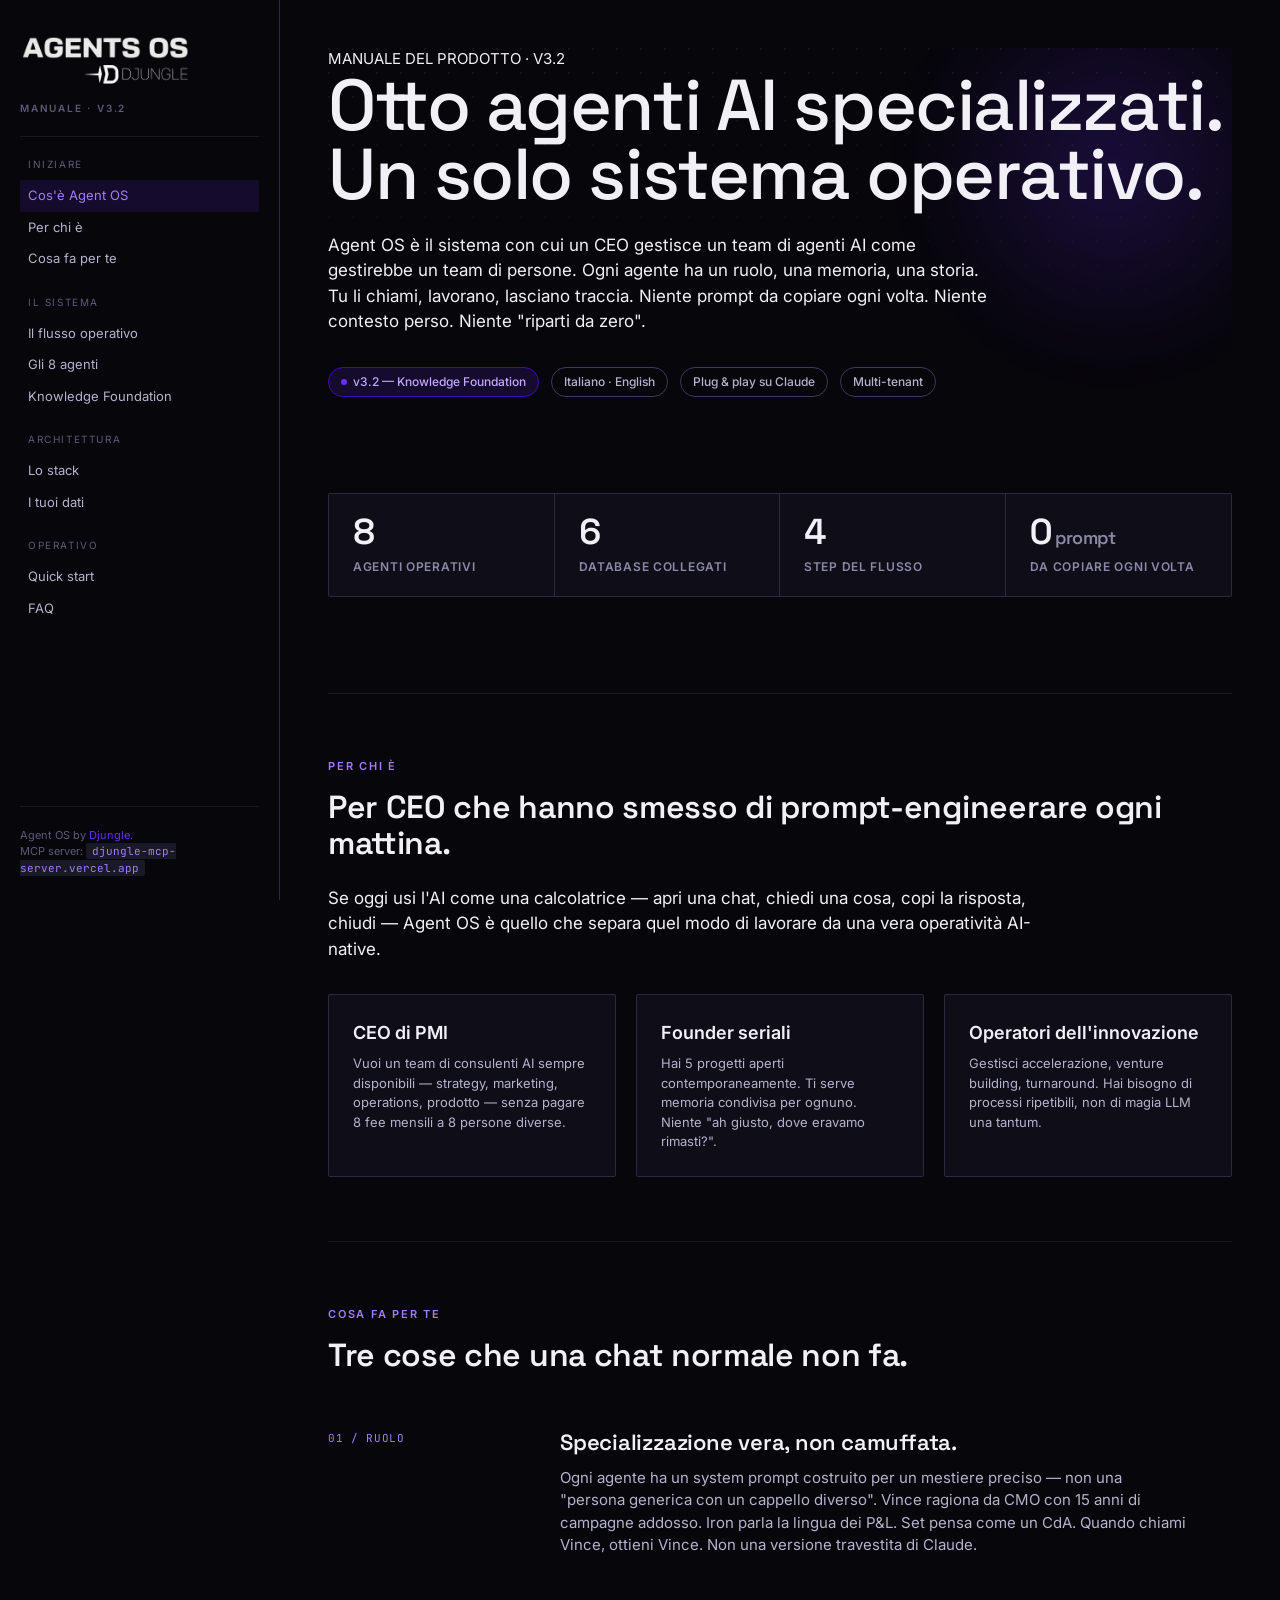
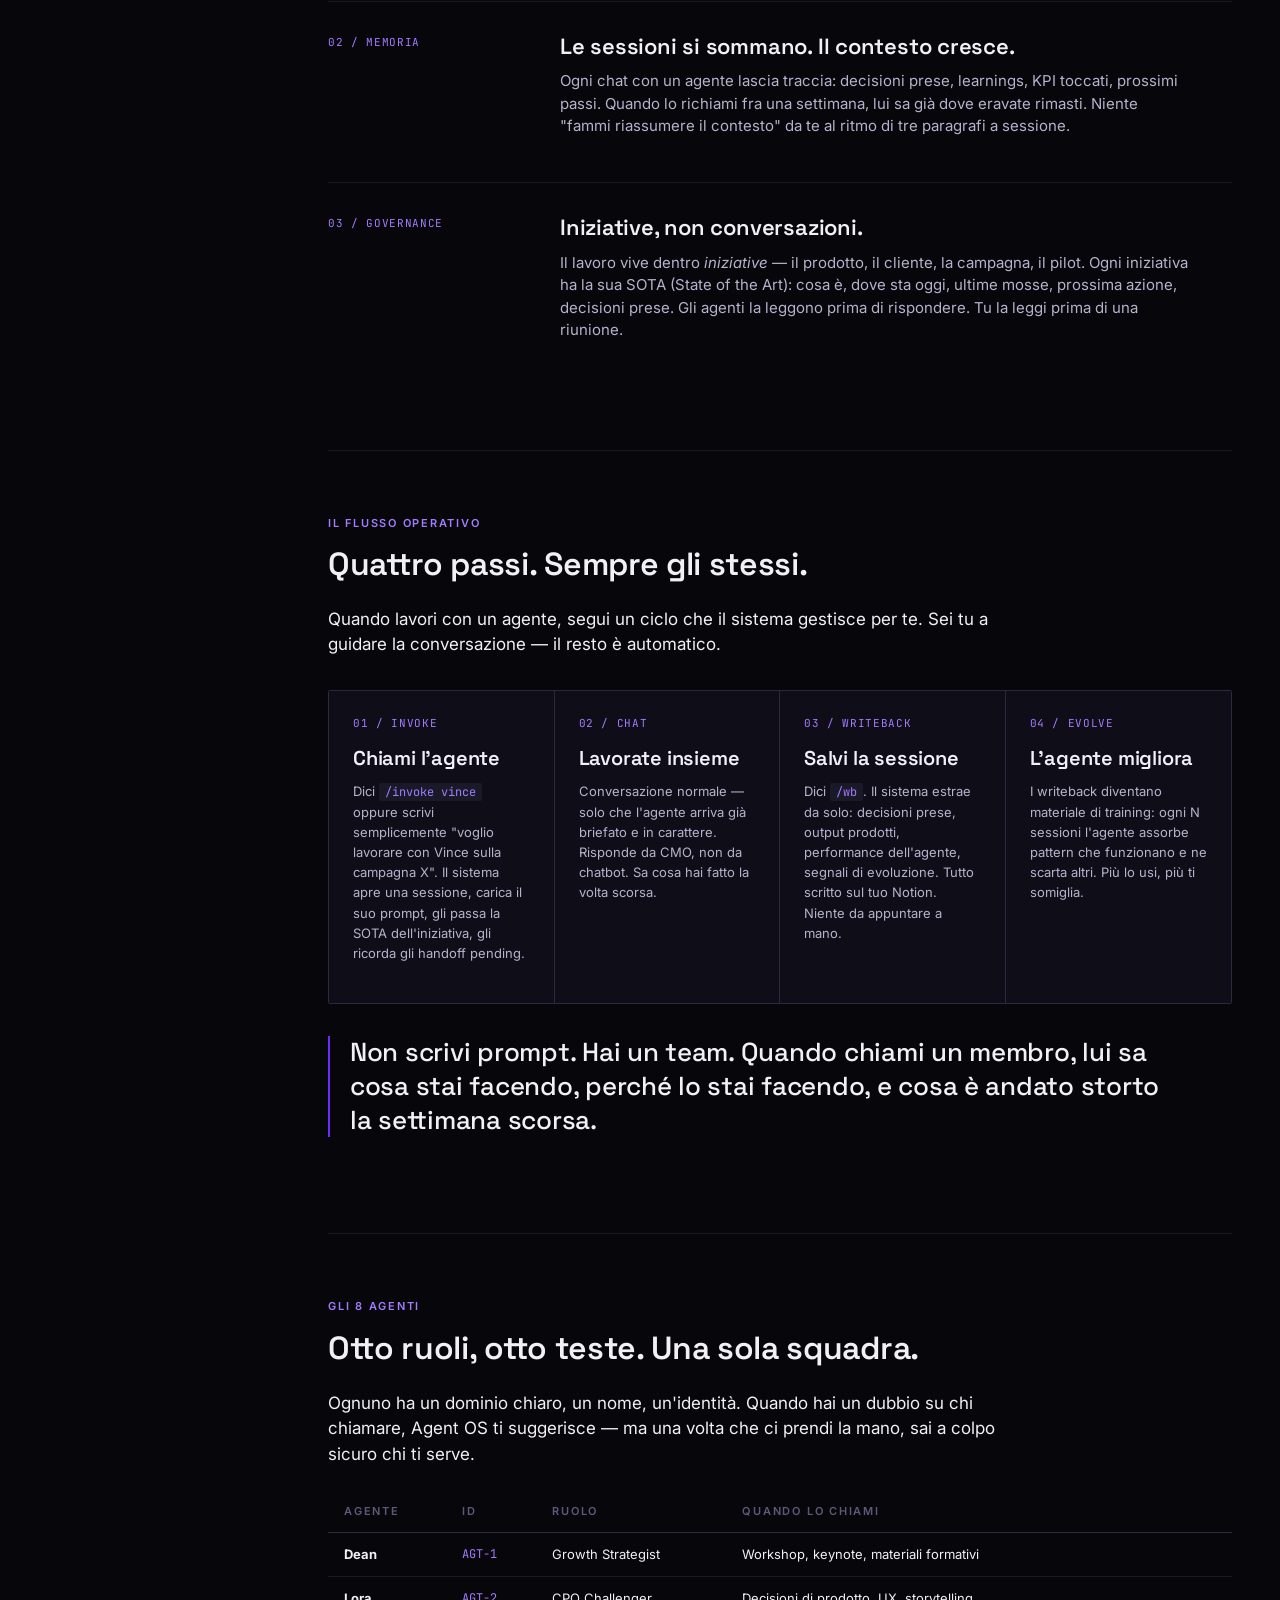
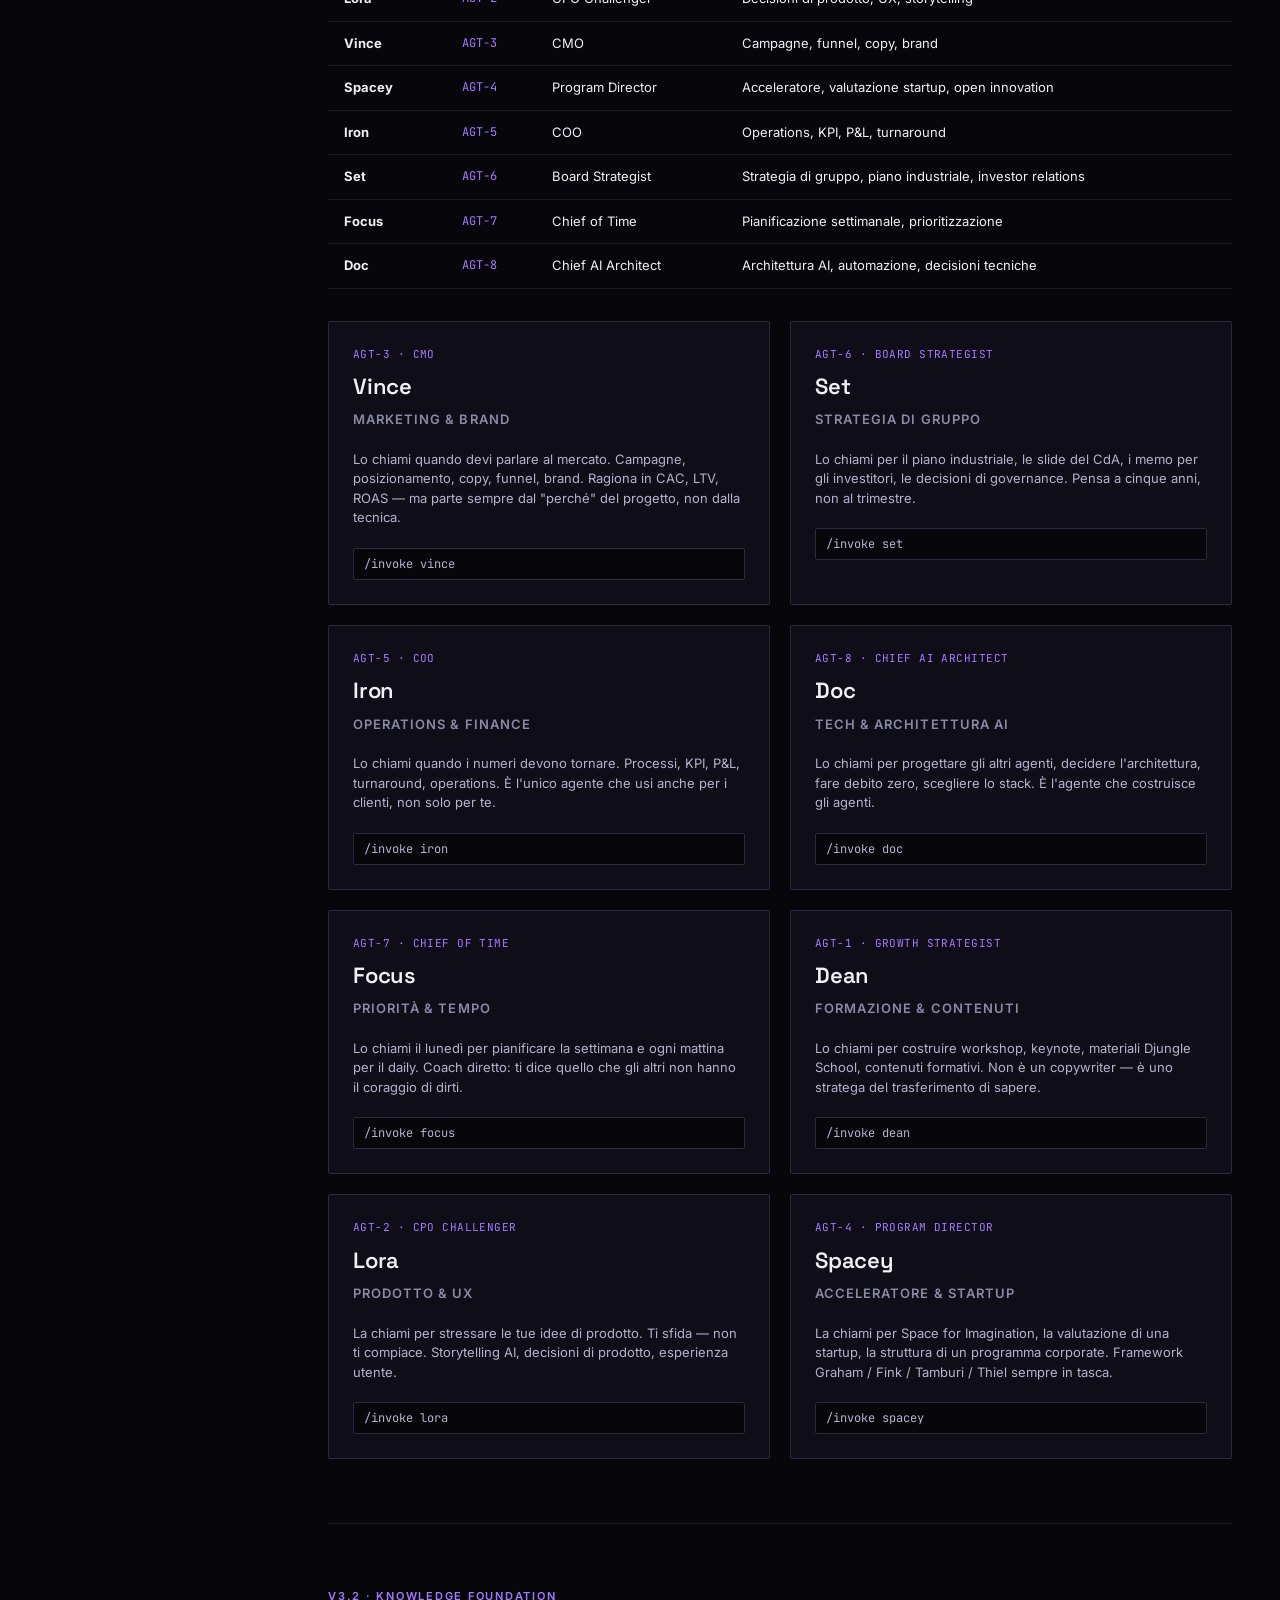
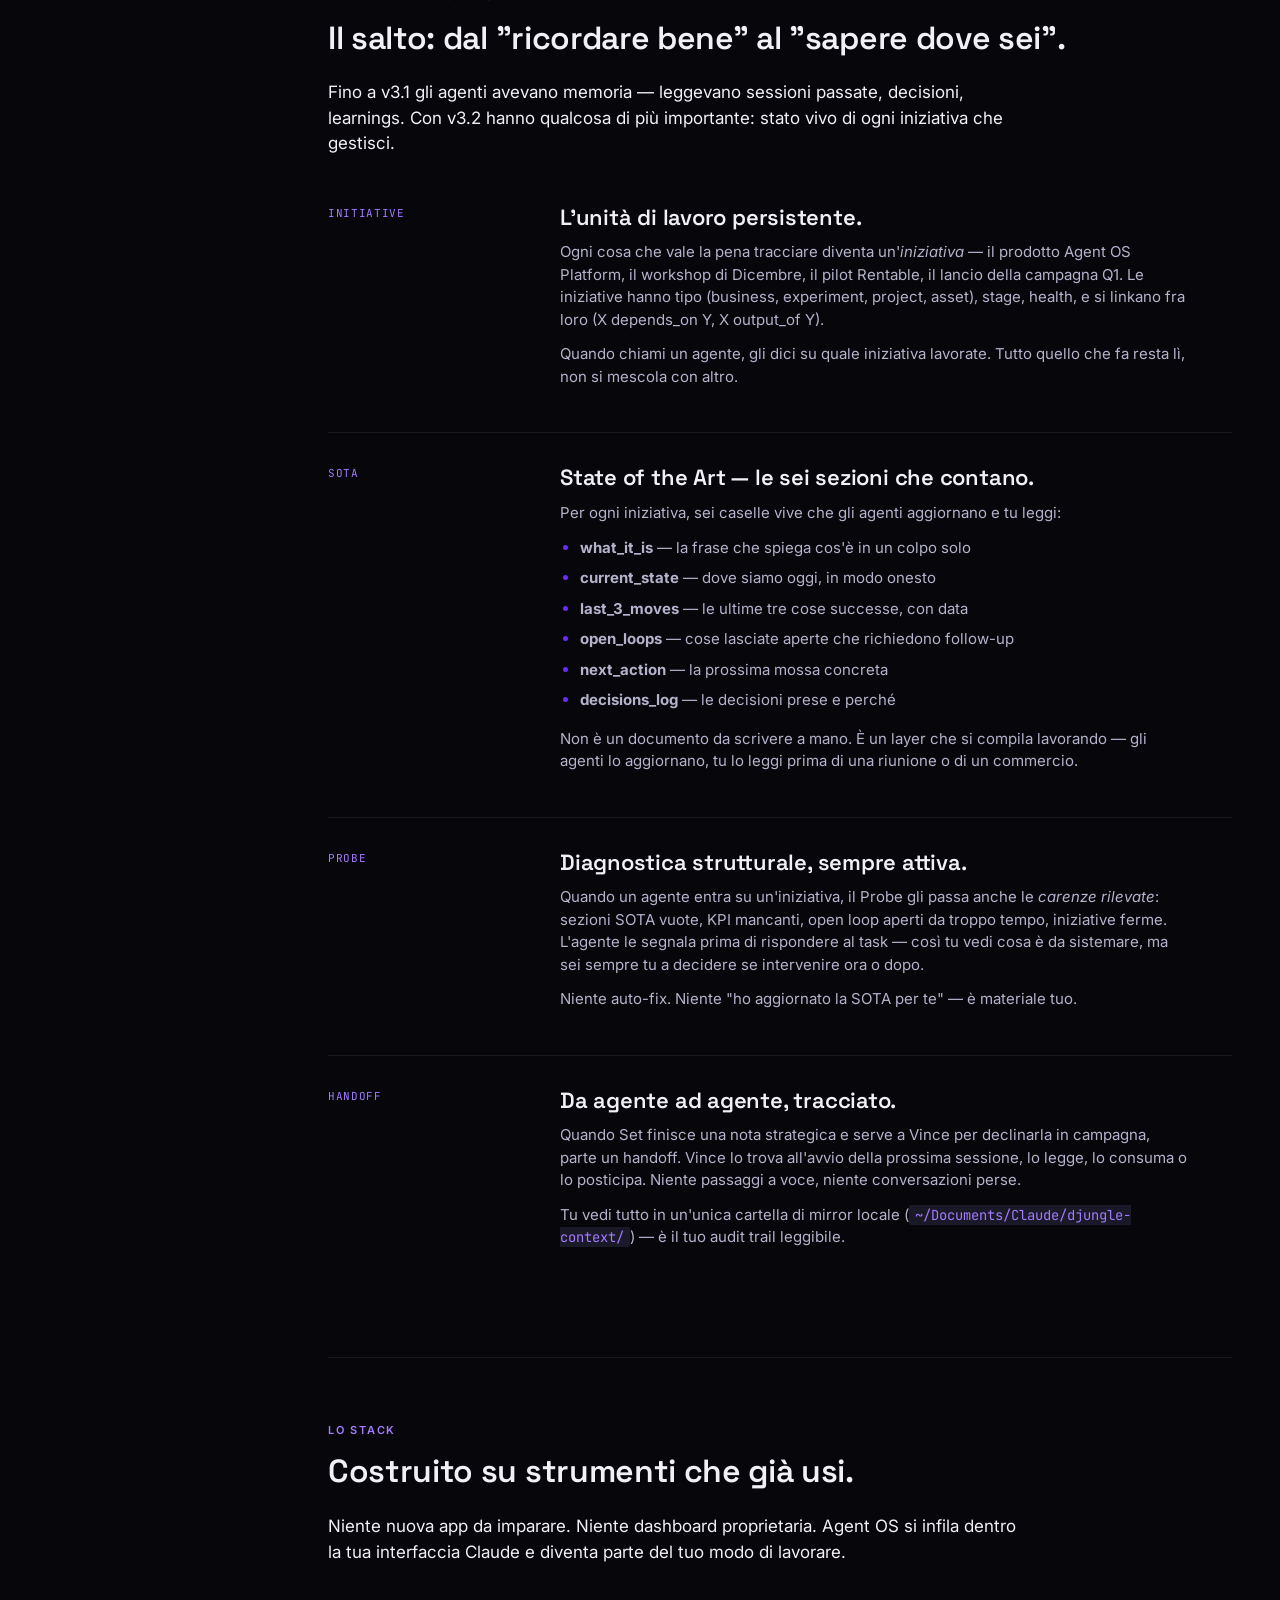
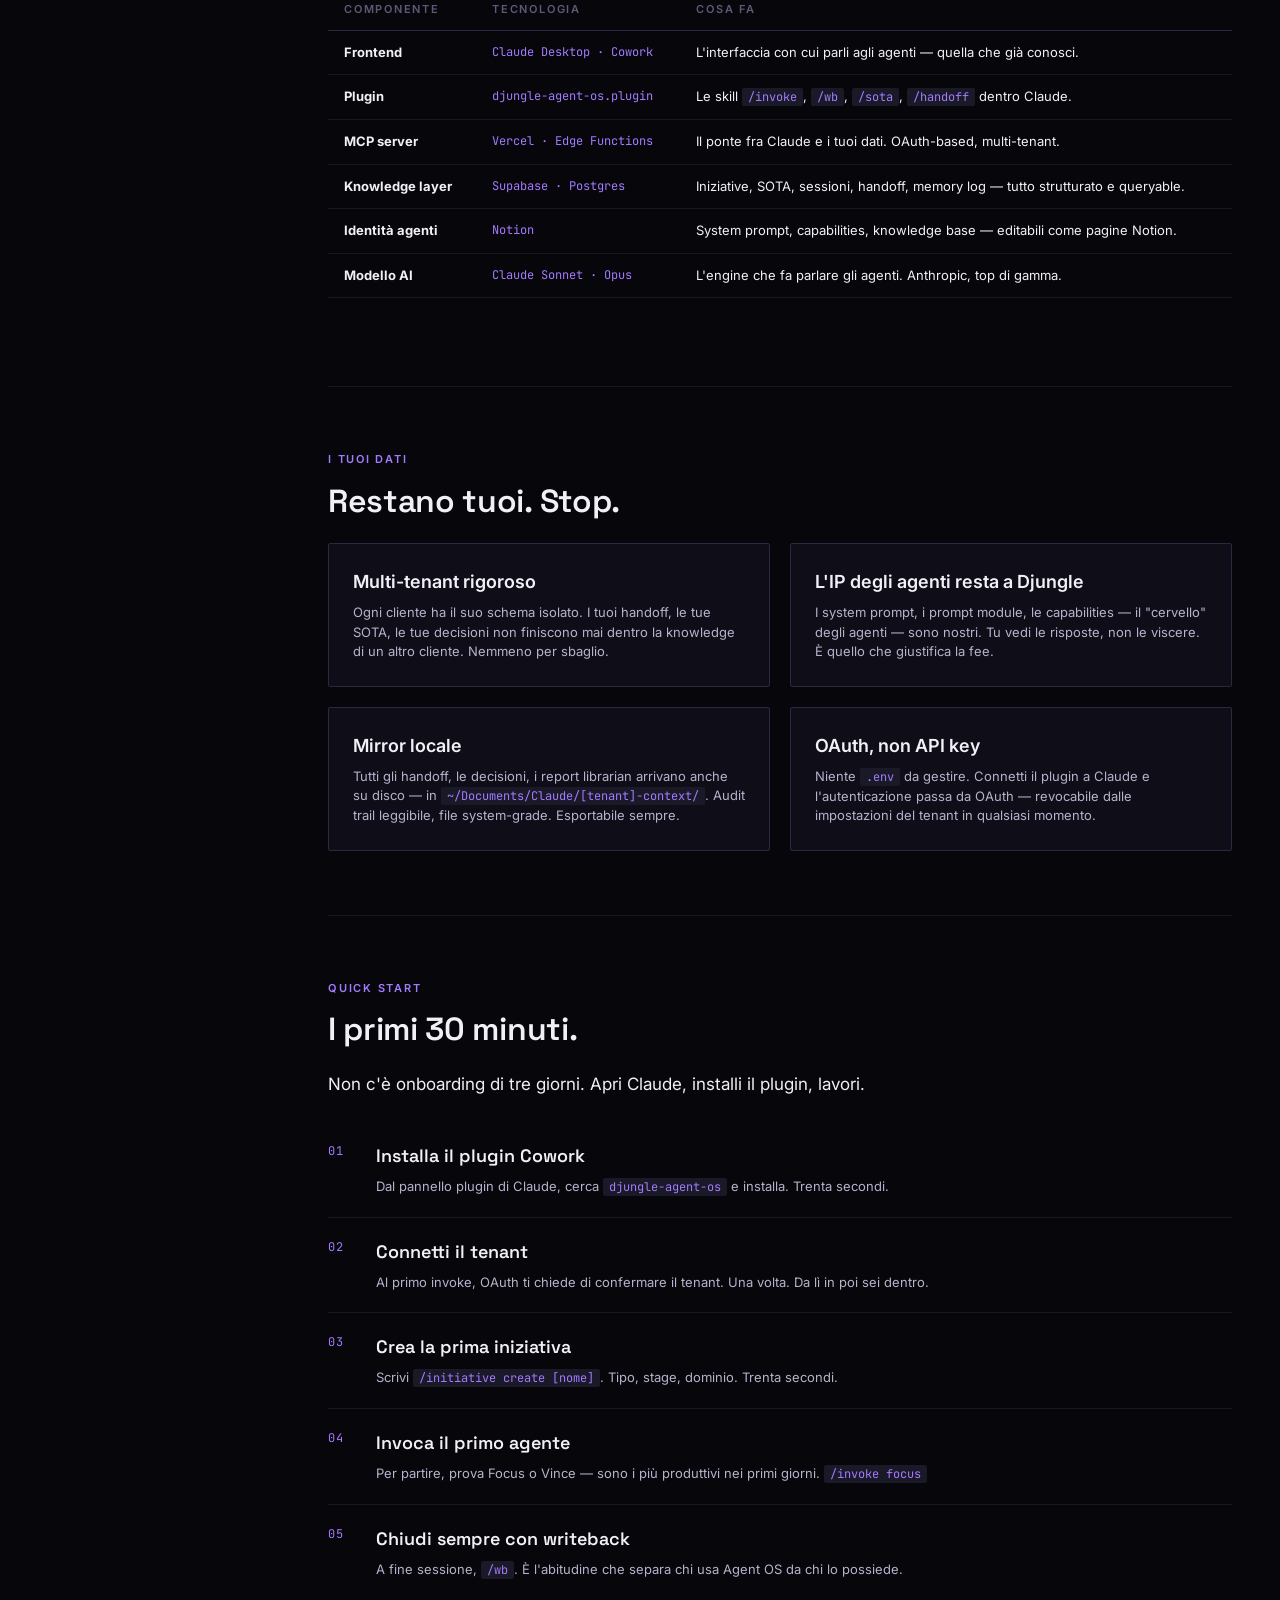
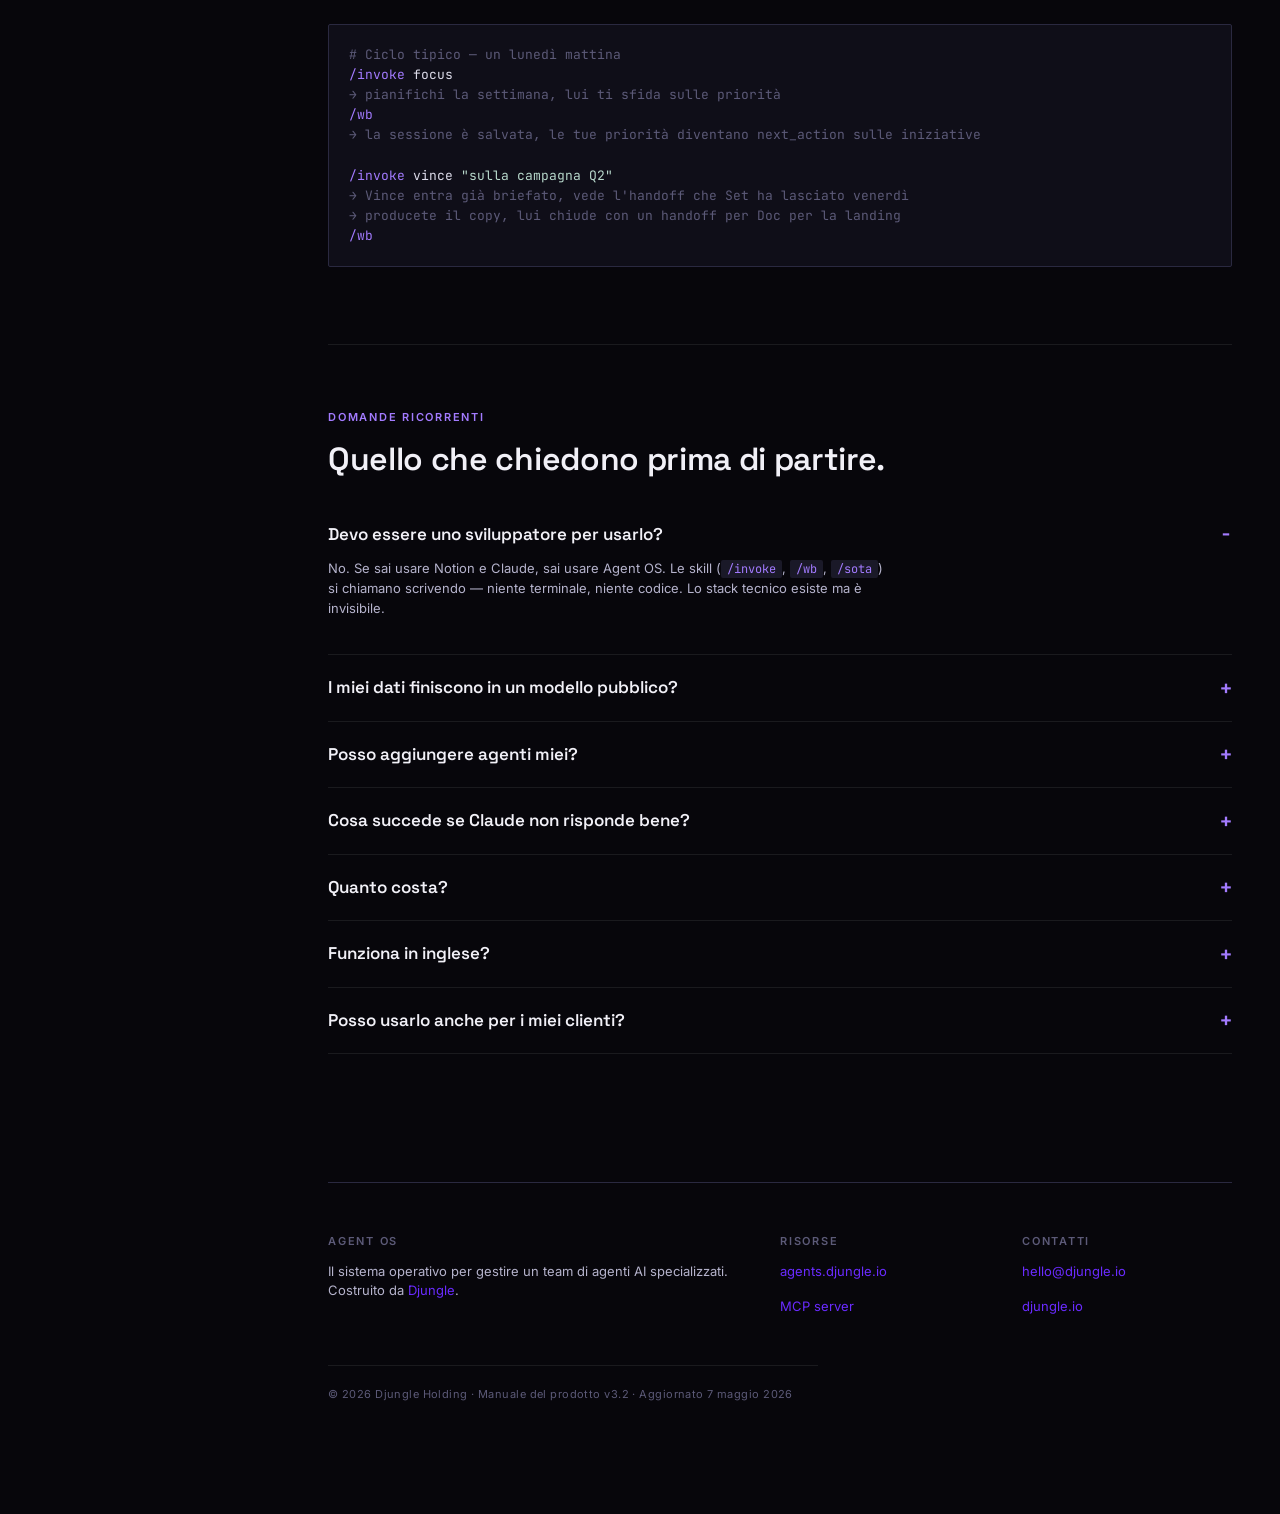
==== guide/index.html @ f85fbe5e "add(guide): publish Agent OS product guide at /guide Static HTML guide produced by Vince (AGT-3) fol" ====
<!DOCTYPE html>
<html lang="it" data-theme="dark">
<head>
<meta charset="UTF-8" />
<meta name="viewport" content="width=device-width, initial-scale=1.0" />
<title>Agent OS — Guida al prodotto</title>
<meta name="description" content="Manuale di Agent OS: il sistema operativo per gestire un team di agenti AI specializzati. Costruito da Djungle." />
<link rel="icon" type="image/png" href="assets/logo.png" />
<link rel="stylesheet" href="assets/tokens.css" />
<style>
  /* ============================================================================
     Agent OS — Guida al prodotto
     Design system: Djungle Holding (ink + violet, Space Grotesk + Inter + JetBrains Mono)
     ============================================================================ */

  *, *::before, *::after { box-sizing: border-box; }
  html { scroll-behavior: smooth; }
  body {
    margin: 0;
    background: var(--bg);
    color: var(--fg);
    font-family: var(--font-body);
    font-size: var(--fs-body);
    line-height: var(--lh-body);
    -webkit-font-smoothing: antialiased;
    -moz-osx-font-smoothing: grayscale;
  }
  a { color: var(--accent); text-decoration: none; transition: color var(--dur-fast) var(--ease-out); }
  a:hover { color: var(--violet-300); text-decoration: underline; text-underline-offset: 4px; }
  ::selection { background: var(--violet-500); color: var(--ink-0); }

  /* -------- Layout shell -------- */
  .shell {
    display: grid;
    grid-template-columns: 280px 1fr;
    min-height: 100vh;
  }
  @media (max-width: 960px) {
    .shell { grid-template-columns: 1fr; }
  }

  /* -------- Sidebar -------- */
  aside.nav {
    position: sticky; top: 0;
    height: 100vh;
    border-right: 1px solid var(--border);
    background: var(--ink-1000);
    padding: var(--sp-6) var(--sp-5);
    display: flex; flex-direction: column;
    overflow-y: auto;
  }
  @media (max-width: 960px) {
    aside.nav { position: static; height: auto; border-right: 0; border-bottom: 1px solid var(--border); }
  }
  .brand {
    display: flex; flex-direction: column; align-items: flex-start; gap: var(--sp-3);
    padding-bottom: var(--sp-5);
    border-bottom: 1px solid var(--hairline);
    margin-bottom: var(--sp-5);
  }
  .brand img {
    display: block;
    width: 180px;
    height: auto;
    max-width: 100%;
    /* nudge: the wordmark has built-in horizontal padding, pull left to align with nav items */
    margin-left: -4px;
  }
  .brand .sub {
    font-family: var(--font-body);
    font-size: 10px;
    color: var(--fg-faint);
    letter-spacing: 0.18em;
    text-transform: uppercase;
    font-weight: 600;
  }

  nav .group { margin-bottom: var(--sp-5); }
  nav .group-title {
    font-family: var(--font-body);
    font-size: 10px;
    letter-spacing: 0.16em;
    text-transform: uppercase;
    color: var(--fg-faint);
    margin: 0 0 var(--sp-2) 0;
    padding: 0 var(--sp-2);
  }
  nav ul { list-style: none; padding: 0; margin: 0; }
  nav ul li a {
    display: block;
    padding: 6px var(--sp-2);
    color: var(--fg-muted);
    font-size: 13px;
    border-radius: var(--radius-1);
    transition: color var(--dur-fast) var(--ease-out), background var(--dur-fast) var(--ease-out);
  }
  nav ul li a:hover { color: var(--ink-100); background: var(--ink-900); text-decoration: none; }
  nav ul li a.active { color: var(--violet-300); background: var(--accent-soft); }

  .nav-footer {
    margin-top: auto;
    padding-top: var(--sp-5);
    border-top: 1px solid var(--hairline);
    font-size: 11px;
    color: var(--fg-faint);
    line-height: 1.5;
  }
  .nav-footer code { font-family: var(--font-mono); font-size: 11px; color: var(--violet-300); background: var(--ink-800); padding: 1px 6px; border-radius: 2px; }

  /* -------- Main content -------- */
  main {
    padding: var(--sp-12) var(--sp-12);
    max-width: 1080px;
  }
  @media (max-width: 960px) {
    main { padding: var(--sp-8) var(--sp-6); }
  }

  section { padding: var(--sp-16) 0; border-top: 1px solid var(--hairline); }
  section:first-of-type { border-top: 0; padding-top: 0; }
  section > .eyebrow {
    font-family: var(--font-body);
    font-size: var(--fs-eyebrow);
    font-weight: 600;
    letter-spacing: var(--tracking-eyebrow);
    text-transform: uppercase;
    color: var(--violet-300);
    margin-bottom: var(--sp-4);
    display: block;
  }

  h1, h2, h3, h4 { margin: 0; }
  h1 {
    font-family: var(--font-display);
    font-size: var(--fs-display-lg);
    line-height: var(--lh-display);
    letter-spacing: var(--tracking-display);
    font-weight: 500;
    text-wrap: balance;
    margin-bottom: var(--sp-6);
  }
  h2 {
    font-family: var(--font-display);
    font-size: var(--fs-h1);
    line-height: var(--lh-heading);
    letter-spacing: var(--tracking-heading);
    font-weight: 600;
    margin-bottom: var(--sp-6);
  }
  h3 {
    font-family: var(--font-display);
    font-size: 22px;
    line-height: var(--lh-heading);
    letter-spacing: var(--tracking-heading);
    font-weight: 600;
    margin-bottom: var(--sp-3);
  }
  h4 {
    font-family: var(--font-body);
    font-size: var(--fs-h3);
    font-weight: 600;
    margin-bottom: var(--sp-2);
  }
  p { margin: 0 0 var(--sp-4) 0; color: var(--fg-muted); max-width: 70ch; }
  p.lead { font-size: var(--fs-body-lg); color: var(--fg); max-width: 64ch; }

  ul.clean { list-style: none; padding: 0; margin: 0; }
  ul.bullets { padding-left: var(--sp-5); margin: 0 0 var(--sp-4) 0; color: var(--fg-muted); }
  ul.bullets li { margin-bottom: var(--sp-2); }
  ul.bullets li::marker { color: var(--violet-500); }

  code, pre { font-family: var(--font-mono); }
  code.inline { font-size: 0.92em; color: var(--violet-300); background: var(--ink-800); padding: 1px 6px; border-radius: 2px; }
  pre {
    background: var(--ink-900);
    border: 1px solid var(--border);
    border-radius: var(--radius-1);
    padding: var(--sp-5);
    overflow-x: auto;
    font-size: var(--fs-mono);
    line-height: 1.55;
    color: var(--ink-200);
  }
  pre .c { color: var(--fg-faint); }
  pre .k { color: var(--violet-300); }
  pre .s { color: #B8D9CC; }

  /* -------- Hero -------- */
  .hero {
    position: relative;
    padding: var(--sp-16) 0 var(--sp-16) 0;
    overflow: hidden;
  }
  .hero .bg-grid {
    position: absolute; inset: 0;
    background-image: radial-gradient(circle at 1px 1px, rgba(255,255,255,0.06) 1px, transparent 0);
    background-size: 24px 24px;
    mask-image: linear-gradient(to bottom, black 0%, transparent 80%);
    pointer-events: none;
  }
  .hero .glow {
    position: absolute;
    top: -120px; right: -120px;
    width: 480px; height: 480px;
    background: radial-gradient(circle, rgba(106,43,255,0.20) 0%, transparent 60%);
    pointer-events: none;
    filter: blur(20px);
  }
  .hero-inner { position: relative; z-index: 1; }
  .hero h1 { font-size: clamp(40px, 6vw, 72px); }
  .hero .lead { color: var(--fg); font-size: var(--fs-body-lg); max-width: 60ch; margin-bottom: var(--sp-8); }
  .hero-meta {
    display: flex; flex-wrap: wrap; gap: var(--sp-3);
    margin-top: var(--sp-8);
  }
  .pill {
    display: inline-flex; align-items: center; gap: 6px;
    padding: 5px 12px;
    border: 1px solid var(--border-strong);
    border-radius: var(--radius-pill);
    font-size: var(--fs-caption);
    font-weight: 500;
    color: var(--fg-muted);
  }
  .pill.solid {
    background: var(--accent-soft);
    border-color: var(--violet-700);
    color: var(--violet-200);
  }
  .pill .dot { width: 6px; height: 6px; border-radius: 50%; background: var(--violet-500); }

  /* -------- Cards & grids -------- */
  .grid-2 { display: grid; grid-template-columns: repeat(2, 1fr); gap: var(--sp-5); }
  .grid-3 { display: grid; grid-template-columns: repeat(3, 1fr); gap: var(--sp-5); }
  .grid-4 { display: grid; grid-template-columns: repeat(4, 1fr); gap: var(--sp-4); }
  @media (max-width: 800px) {
    .grid-2, .grid-3, .grid-4 { grid-template-columns: 1fr; }
  }

  .card {
    background: var(--bg-raised);
    border: 1px solid var(--border);
    border-radius: var(--radius-1);
    padding: var(--sp-6);
    transition: border-color var(--dur-fast) var(--ease-out), transform var(--dur-fast) var(--ease-out);
  }
  .card:hover { border-color: var(--violet-700); }

  .agent-card { display: flex; flex-direction: column; gap: var(--sp-3); }
  .agent-card .agent-id {
    font-family: var(--font-mono);
    font-size: 11px;
    color: var(--violet-300);
    letter-spacing: 0.04em;
  }
  .agent-card .agent-name {
    font-family: var(--font-display);
    font-size: 22px;
    font-weight: 600;
    letter-spacing: -0.01em;
    line-height: 1.1;
  }
  .agent-card .agent-role {
    font-size: var(--fs-body-sm);
    color: var(--fg-subtle);
    text-transform: uppercase;
    letter-spacing: 0.08em;
    font-weight: 600;
    margin-bottom: var(--sp-2);
  }
  .agent-card .agent-when {
    font-size: var(--fs-body-sm);
    color: var(--fg-muted);
    line-height: 1.5;
  }
  .agent-card .agent-trigger {
    font-family: var(--font-mono);
    font-size: 12px;
    color: var(--ink-300);
    background: var(--ink-1000);
    border: 1px solid var(--border);
    padding: 6px 10px;
    border-radius: 2px;
    margin-top: var(--sp-2);
  }

  /* -------- Flow diagram -------- */
  .flow {
    display: grid;
    grid-template-columns: repeat(4, 1fr);
    gap: 0;
    margin: var(--sp-8) 0;
    border: 1px solid var(--border);
    border-radius: var(--radius-1);
    overflow: hidden;
  }
  @media (max-width: 800px) {
    .flow { grid-template-columns: 1fr; }
  }
  .flow-step {
    background: var(--bg-raised);
    padding: var(--sp-6);
    border-right: 1px solid var(--border);
    position: relative;
  }
  .flow-step:last-child { border-right: 0; }
  @media (max-width: 800px) {
    .flow-step { border-right: 0; border-bottom: 1px solid var(--border); }
    .flow-step:last-child { border-bottom: 0; }
  }
  .flow-step .num {
    font-family: var(--font-mono);
    font-size: 11px;
    color: var(--violet-300);
    letter-spacing: 0.06em;
    margin-bottom: var(--sp-3);
  }
  .flow-step .step-name {
    font-family: var(--font-display);
    font-size: 20px;
    font-weight: 600;
    letter-spacing: -0.01em;
    margin-bottom: var(--sp-2);
  }
  .flow-step .step-desc {
    font-size: var(--fs-body-sm);
    color: var(--fg-muted);
    line-height: 1.55;
  }

  /* -------- Feature blocks (v3.2.0) -------- */
  .feature {
    display: grid;
    grid-template-columns: 200px 1fr;
    gap: var(--sp-8);
    padding: var(--sp-8) 0;
    border-bottom: 1px solid var(--hairline);
  }
  .feature:last-child { border-bottom: 0; }
  @media (max-width: 800px) { .feature { grid-template-columns: 1fr; gap: var(--sp-3); } }
  .feature .feature-tag {
    font-family: var(--font-mono);
    font-size: 11px;
    color: var(--violet-300);
    letter-spacing: 0.06em;
    line-height: 1.5;
  }
  .feature h3 { margin-bottom: var(--sp-3); }
  .feature p { font-size: var(--fs-body); color: var(--fg-muted); margin-bottom: var(--sp-3); }

  /* -------- KPI strip -------- */
  .kpi-strip {
    display: grid;
    grid-template-columns: repeat(4, 1fr);
    gap: 0;
    margin: var(--sp-8) 0;
    border: 1px solid var(--border);
    border-radius: var(--radius-1);
    overflow: hidden;
  }
  @media (max-width: 800px) { .kpi-strip { grid-template-columns: repeat(2, 1fr); } }
  .kpi {
    background: var(--bg-raised);
    padding: var(--sp-5) var(--sp-6);
    border-right: 1px solid var(--border);
  }
  .kpi:last-child { border-right: 0; }
  .kpi .kpi-num {
    font-family: var(--font-display);
    font-size: 36px;
    font-weight: 600;
    line-height: 1;
    letter-spacing: -0.02em;
    color: var(--ink-100);
    font-feature-settings: "tnum";
    margin-bottom: var(--sp-2);
  }
  .kpi .kpi-num span.unit { font-size: 18px; color: var(--fg-subtle); margin-left: 4px; }
  .kpi .kpi-label {
    font-size: var(--fs-caption);
    color: var(--fg-subtle);
    letter-spacing: 0.06em;
    text-transform: uppercase;
    font-weight: 600;
  }

  /* -------- Steps (come si parte) -------- */
  ol.steps { list-style: none; padding: 0; margin: var(--sp-6) 0; counter-reset: step; }
  ol.steps li {
    counter-increment: step;
    padding: var(--sp-5) 0 var(--sp-5) var(--sp-12);
    position: relative;
    border-bottom: 1px solid var(--hairline);
  }
  ol.steps li:last-child { border-bottom: 0; }
  ol.steps li::before {
    content: counter(step, decimal-leading-zero);
    position: absolute;
    left: 0; top: var(--sp-5);
    font-family: var(--font-mono);
    font-size: 12px;
    color: var(--violet-300);
    letter-spacing: 0.06em;
  }
  ol.steps li h4 { font-family: var(--font-display); font-size: 18px; margin-bottom: var(--sp-2); }
  ol.steps li p { font-size: var(--fs-body-sm); margin: 0; }

  /* -------- FAQ -------- */
  details.faq {
    border-bottom: 1px solid var(--hairline);
    padding: var(--sp-5) 0;
  }
  details.faq summary {
    font-family: var(--font-display);
    font-size: 17px;
    font-weight: 600;
    cursor: pointer;
    list-style: none;
    display: flex; justify-content: space-between; align-items: center;
    color: var(--fg);
  }
  details.faq summary::-webkit-details-marker { display: none; }
  details.faq summary::after {
    content: "+";
    font-family: var(--font-mono);
    color: var(--violet-300);
    font-size: 20px;
    line-height: 1;
    transition: transform var(--dur-fast) var(--ease-out);
  }
  details.faq[open] summary::after { content: "−"; }
  details.faq p { margin-top: var(--sp-3); font-size: var(--fs-body-sm); }

  /* -------- Footer -------- */
  footer.site {
    margin-top: var(--sp-16);
    padding: var(--sp-8) 0 var(--sp-12) 0;
    border-top: 1px solid var(--border);
  }
  footer.site .footer-grid {
    display: grid;
    grid-template-columns: 2fr 1fr 1fr;
    gap: var(--sp-8);
    margin-bottom: var(--sp-8);
  }
  @media (max-width: 800px) { footer.site .footer-grid { grid-template-columns: 1fr; } }
  footer.site .col h5 {
    font-family: var(--font-body);
    font-size: 11px;
    letter-spacing: 0.16em;
    text-transform: uppercase;
    color: var(--fg-faint);
    margin-bottom: var(--sp-3);
    font-weight: 600;
  }
  footer.site .col p { font-size: 13px; }
  footer.site .legal {
    font-size: 11px;
    color: var(--fg-faint);
    letter-spacing: 0.04em;
    border-top: 1px solid var(--hairline);
    padding-top: var(--sp-5);
  }

  /* -------- Decorative bits -------- */
  .arrow { color: var(--violet-300); }
  .em { color: var(--ink-100); }
  .quote {
    font-family: var(--font-display);
    font-size: 26px;
    line-height: 1.3;
    color: var(--ink-100);
    border-left: 2px solid var(--violet-500);
    padding-left: var(--sp-5);
    margin: var(--sp-8) 0;
    max-width: 50ch;
    font-weight: 500;
    letter-spacing: -0.01em;
  }

  table.flow-table {
    width: 100%;
    border-collapse: collapse;
    font-size: var(--fs-body-sm);
    margin: var(--sp-6) 0;
  }
  table.flow-table th, table.flow-table td {
    text-align: left;
    padding: var(--sp-3) var(--sp-4);
    border-bottom: 1px solid var(--hairline);
    vertical-align: top;
  }
  table.flow-table th {
    font-family: var(--font-body);
    font-size: 11px;
    letter-spacing: 0.16em;
    text-transform: uppercase;
    color: var(--fg-faint);
    font-weight: 600;
    border-bottom: 1px solid var(--border);
  }
  table.flow-table td.mono { font-family: var(--font-mono); color: var(--violet-300); white-space: nowrap; font-size: 12px; }
  table.flow-table tr:hover td { background: var(--ink-900); }
</style>
</head>
<body>

<div class="shell">

  <!-- ============================ SIDEBAR ============================ -->
  <aside class="nav">
    <div class="brand">
      <img src="assets/logo.png" alt="Agent OS — by Djungle" />
      <span class="sub">Manuale · v3.2</span>
    </div>

    <nav>
      <div class="group">
        <p class="group-title">Iniziare</p>
        <ul>
          <li><a href="#cosa-e">Cos'è Agent OS</a></li>
          <li><a href="#per-chi">Per chi è</a></li>
          <li><a href="#valore">Cosa fa per te</a></li>
        </ul>
      </div>
      <div class="group">
        <p class="group-title">Il sistema</p>
        <ul>
          <li><a href="#flusso">Il flusso operativo</a></li>
          <li><a href="#agenti">Gli 8 agenti</a></li>
          <li><a href="#knowledge">Knowledge Foundation</a></li>
        </ul>
      </div>
      <div class="group">
        <p class="group-title">Architettura</p>
        <ul>
          <li><a href="#stack">Lo stack</a></li>
          <li><a href="#dati">I tuoi dati</a></li>
        </ul>
      </div>
      <div class="group">
        <p class="group-title">Operativo</p>
        <ul>
          <li><a href="#quickstart">Quick start</a></li>
          <li><a href="#faq">FAQ</a></li>
        </ul>
      </div>
    </nav>

    <div class="nav-footer">
      Agent OS by <a href="https://djungle.io" target="_blank" rel="noopener">Djungle</a>.<br/>
      MCP server: <code>djungle-mcp-server.vercel.app</code>
    </div>
  </aside>

  <!-- ============================ MAIN ============================ -->
  <main>

    <!-- ============================ HERO ============================ -->
    <section class="hero" id="cosa-e">
      <div class="bg-grid"></div>
      <div class="glow"></div>
      <div class="hero-inner">
        <span class="eyebrow">MANUALE DEL PRODOTTO · V3.2</span>
        <h1>Otto agenti AI specializzati. Un solo sistema operativo.</h1>
        <p class="lead">
          Agent OS è il sistema con cui un CEO gestisce un team di agenti AI come gestirebbe un team di persone.
          Ogni agente ha un ruolo, una memoria, una storia. Tu li chiami, lavorano, lasciano traccia.
          Niente prompt da copiare ogni volta. Niente contesto perso. Niente <span class="em">"riparti da zero"</span>.
        </p>

        <div class="hero-meta">
          <span class="pill solid"><span class="dot"></span> v3.2 — Knowledge Foundation</span>
          <span class="pill">Italiano · English</span>
          <span class="pill">Plug &amp; play su Claude</span>
          <span class="pill">Multi-tenant</span>
        </div>
      </div>
    </section>

    <!-- ============================ KPI STRIP ============================ -->
    <section style="padding-top: 0; border-top: 0;">
      <div class="kpi-strip">
        <div class="kpi">
          <div class="kpi-num">8</div>
          <div class="kpi-label">Agenti operativi</div>
        </div>
        <div class="kpi">
          <div class="kpi-num">6</div>
          <div class="kpi-label">Database collegati</div>
        </div>
        <div class="kpi">
          <div class="kpi-num">4</div>
          <div class="kpi-label">Step del flusso</div>
        </div>
        <div class="kpi">
          <div class="kpi-num">0<span class="unit">prompt</span></div>
          <div class="kpi-label">Da copiare ogni volta</div>
        </div>
      </div>
    </section>

    <!-- ============================ PER CHI E ============================ -->
    <section id="per-chi">
      <span class="eyebrow">PER CHI È</span>
      <h2>Per CEO che hanno smesso di prompt-engineerare ogni mattina.</h2>
      <p class="lead">
        Se oggi usi l'AI come una calcolatrice — apri una chat, chiedi una cosa, copi la risposta, chiudi —
        Agent OS è quello che separa quel modo di lavorare da una vera operatività AI-native.
      </p>

      <div class="grid-3" style="margin-top: var(--sp-8);">
        <div class="card">
          <h4>CEO di PMI</h4>
          <p style="font-size: var(--fs-body-sm); margin: 0;">
            Vuoi un team di consulenti AI sempre disponibili — strategy, marketing, operations, prodotto —
            senza pagare 8 fee mensili a 8 persone diverse.
          </p>
        </div>
        <div class="card">
          <h4>Founder seriali</h4>
          <p style="font-size: var(--fs-body-sm); margin: 0;">
            Hai 5 progetti aperti contemporaneamente. Ti serve memoria condivisa per ognuno.
            Niente "ah giusto, dove eravamo rimasti?".
          </p>
        </div>
        <div class="card">
          <h4>Operatori dell'innovazione</h4>
          <p style="font-size: var(--fs-body-sm); margin: 0;">
            Gestisci accelerazione, venture building, turnaround.
            Hai bisogno di processi ripetibili, non di magia LLM una tantum.
          </p>
        </div>
      </div>
    </section>

    <!-- ============================ COSA FA PER TE ============================ -->
    <section id="valore">
      <span class="eyebrow">COSA FA PER TE</span>
      <h2>Tre cose che una chat normale non fa.</h2>

      <div class="feature">
        <div class="feature-tag">01 / RUOLO</div>
        <div>
          <h3>Specializzazione vera, non camuffata.</h3>
          <p>
            Ogni agente ha un system prompt costruito per un mestiere preciso — non una "persona generica con un cappello diverso".
            Vince ragiona da CMO con 15 anni di campagne addosso. Iron parla la lingua dei P&amp;L. Set pensa come un CdA.
            Quando chiami Vince, ottieni Vince. Non una versione travestita di Claude.
          </p>
        </div>
      </div>

      <div class="feature">
        <div class="feature-tag">02 / MEMORIA</div>
        <div>
          <h3>Le sessioni si sommano. Il contesto cresce.</h3>
          <p>
            Ogni chat con un agente lascia traccia: decisioni prese, learnings, KPI toccati, prossimi passi.
            Quando lo richiami fra una settimana, lui sa già dove eravate rimasti. Niente "fammi riassumere il contesto" da te al ritmo di tre paragrafi a sessione.
          </p>
        </div>
      </div>

      <div class="feature">
        <div class="feature-tag">03 / GOVERNANCE</div>
        <div>
          <h3>Iniziative, non conversazioni.</h3>
          <p>
            Il lavoro vive dentro <em>iniziative</em> — il prodotto, il cliente, la campagna, il pilot.
            Ogni iniziativa ha la sua SOTA (State of the Art): cosa è, dove sta oggi, ultime mosse, prossima azione, decisioni prese.
            Gli agenti la leggono prima di rispondere. Tu la leggi prima di una riunione.
          </p>
        </div>
      </div>
    </section>

    <!-- ============================ FLUSSO ============================ -->
    <section id="flusso">
      <span class="eyebrow">IL FLUSSO OPERATIVO</span>
      <h2>Quattro passi. Sempre gli stessi.</h2>
      <p class="lead">
        Quando lavori con un agente, segui un ciclo che il sistema gestisce per te.
        Sei tu a guidare la conversazione — il resto è automatico.
      </p>

      <div class="flow">
        <div class="flow-step">
          <div class="num">01 / INVOKE</div>
          <div class="step-name">Chiami l'agente</div>
          <p class="step-desc">
            Dici <code class="inline">/invoke vince</code> oppure scrivi semplicemente "voglio lavorare con Vince sulla campagna X".
            Il sistema apre una sessione, carica il suo prompt, gli passa la SOTA dell'iniziativa, gli ricorda gli handoff pending.
          </p>
        </div>
        <div class="flow-step">
          <div class="num">02 / CHAT</div>
          <div class="step-name">Lavorate insieme</div>
          <p class="step-desc">
            Conversazione normale — solo che l'agente arriva già briefato e in carattere.
            Risponde da CMO, non da chatbot. Sa cosa hai fatto la volta scorsa.
          </p>
        </div>
        <div class="flow-step">
          <div class="num">03 / WRITEBACK</div>
          <div class="step-name">Salvi la sessione</div>
          <p class="step-desc">
            Dici <code class="inline">/wb</code>. Il sistema estrae da solo: decisioni prese, output prodotti, performance dell'agente, segnali di evoluzione.
            Tutto scritto sul tuo Notion. Niente da appuntare a mano.
          </p>
        </div>
        <div class="flow-step">
          <div class="num">04 / EVOLVE</div>
          <div class="step-name">L'agente migliora</div>
          <p class="step-desc">
            I writeback diventano materiale di training: ogni N sessioni l'agente assorbe pattern che funzionano e ne scarta altri.
            Più lo usi, più ti somiglia.
          </p>
        </div>
      </div>

      <div class="quote">
        Non scrivi prompt. Hai un team. Quando chiami un membro, lui sa cosa stai facendo, perché lo stai facendo, e cosa è andato storto la settimana scorsa.
      </div>
    </section>

    <!-- ============================ AGENTI ============================ -->
    <section id="agenti">
      <span class="eyebrow">GLI 8 AGENTI</span>
      <h2>Otto ruoli, otto teste. Una sola squadra.</h2>
      <p class="lead">
        Ognuno ha un dominio chiaro, un nome, un'identità. Quando hai un dubbio su chi chiamare,
        Agent OS ti suggerisce — ma una volta che ci prendi la mano, sai a colpo sicuro chi ti serve.
      </p>

      <table class="flow-table">
        <thead>
          <tr>
            <th>Agente</th>
            <th>ID</th>
            <th>Ruolo</th>
            <th>Quando lo chiami</th>
          </tr>
        </thead>
        <tbody>
          <tr><td><strong>Dean</strong></td><td class="mono">AGT-1</td><td>Growth Strategist</td><td>Workshop, keynote, materiali formativi</td></tr>
          <tr><td><strong>Lora</strong></td><td class="mono">AGT-2</td><td>CPO Challenger</td><td>Decisioni di prodotto, UX, storytelling</td></tr>
          <tr><td><strong>Vince</strong></td><td class="mono">AGT-3</td><td>CMO</td><td>Campagne, funnel, copy, brand</td></tr>
          <tr><td><strong>Spacey</strong></td><td class="mono">AGT-4</td><td>Program Director</td><td>Acceleratore, valutazione startup, open innovation</td></tr>
          <tr><td><strong>Iron</strong></td><td class="mono">AGT-5</td><td>COO</td><td>Operations, KPI, P&amp;L, turnaround</td></tr>
          <tr><td><strong>Set</strong></td><td class="mono">AGT-6</td><td>Board Strategist</td><td>Strategia di gruppo, piano industriale, investor relations</td></tr>
          <tr><td><strong>Focus</strong></td><td class="mono">AGT-7</td><td>Chief of Time</td><td>Pianificazione settimanale, prioritizzazione</td></tr>
          <tr><td><strong>Doc</strong></td><td class="mono">AGT-8</td><td>Chief AI Architect</td><td>Architettura AI, automazione, decisioni tecniche</td></tr>
        </tbody>
      </table>

      <div class="grid-2" style="margin-top: var(--sp-8);">

        <div class="card agent-card">
          <span class="agent-id">AGT-3 · CMO</span>
          <span class="agent-name">Vince</span>
          <span class="agent-role">Marketing &amp; Brand</span>
          <span class="agent-when">
            Lo chiami quando devi parlare al mercato. Campagne, posizionamento, copy, funnel, brand.
            Ragiona in CAC, LTV, ROAS — ma parte sempre dal "perché" del progetto, non dalla tecnica.
          </span>
          <code class="agent-trigger">/invoke vince</code>
        </div>

        <div class="card agent-card">
          <span class="agent-id">AGT-6 · BOARD STRATEGIST</span>
          <span class="agent-name">Set</span>
          <span class="agent-role">Strategia di gruppo</span>
          <span class="agent-when">
            Lo chiami per il piano industriale, le slide del CdA, i memo per gli investitori, le decisioni di governance.
            Pensa a cinque anni, non al trimestre.
          </span>
          <code class="agent-trigger">/invoke set</code>
        </div>

        <div class="card agent-card">
          <span class="agent-id">AGT-5 · COO</span>
          <span class="agent-name">Iron</span>
          <span class="agent-role">Operations &amp; Finance</span>
          <span class="agent-when">
            Lo chiami quando i numeri devono tornare. Processi, KPI, P&amp;L, turnaround, operations.
            È l'unico agente che usi anche per i clienti, non solo per te.
          </span>
          <code class="agent-trigger">/invoke iron</code>
        </div>

        <div class="card agent-card">
          <span class="agent-id">AGT-8 · CHIEF AI ARCHITECT</span>
          <span class="agent-name">Doc</span>
          <span class="agent-role">Tech &amp; Architettura AI</span>
          <span class="agent-when">
            Lo chiami per progettare gli altri agenti, decidere l'architettura, fare debito zero, scegliere lo stack.
            È l'agente che costruisce gli agenti.
          </span>
          <code class="agent-trigger">/invoke doc</code>
        </div>

        <div class="card agent-card">
          <span class="agent-id">AGT-7 · CHIEF OF TIME</span>
          <span class="agent-name">Focus</span>
          <span class="agent-role">Priorità &amp; Tempo</span>
          <span class="agent-when">
            Lo chiami il lunedì per pianificare la settimana e ogni mattina per il daily.
            Coach diretto: ti dice quello che gli altri non hanno il coraggio di dirti.
          </span>
          <code class="agent-trigger">/invoke focus</code>
        </div>

        <div class="card agent-card">
          <span class="agent-id">AGT-1 · GROWTH STRATEGIST</span>
          <span class="agent-name">Dean</span>
          <span class="agent-role">Formazione &amp; Contenuti</span>
          <span class="agent-when">
            Lo chiami per costruire workshop, keynote, materiali Djungle School, contenuti formativi.
            Non è un copywriter — è uno stratega del trasferimento di sapere.
          </span>
          <code class="agent-trigger">/invoke dean</code>
        </div>

        <div class="card agent-card">
          <span class="agent-id">AGT-2 · CPO CHALLENGER</span>
          <span class="agent-name">Lora</span>
          <span class="agent-role">Prodotto &amp; UX</span>
          <span class="agent-when">
            La chiami per stressare le tue idee di prodotto. Ti sfida — non ti compiace.
            Storytelling AI, decisioni di prodotto, esperienza utente.
          </span>
          <code class="agent-trigger">/invoke lora</code>
        </div>

        <div class="card agent-card">
          <span class="agent-id">AGT-4 · PROGRAM DIRECTOR</span>
          <span class="agent-name">Spacey</span>
          <span class="agent-role">Acceleratore &amp; Startup</span>
          <span class="agent-when">
            La chiami per Space for Imagination, la valutazione di una startup, la struttura di un programma corporate.
            Framework Graham / Fink / Tamburi / Thiel sempre in tasca.
          </span>
          <code class="agent-trigger">/invoke spacey</code>
        </div>

      </div>
    </section>

    <!-- ============================ KNOWLEDGE FOUNDATION ============================ -->
    <section id="knowledge">
      <span class="eyebrow">v3.2 · KNOWLEDGE FOUNDATION</span>
      <h2>Il salto: dal "ricordare bene" al "sapere dove sei".</h2>
      <p class="lead">
        Fino a v3.1 gli agenti avevano memoria — leggevano sessioni passate, decisioni, learnings.
        Con v3.2 hanno qualcosa di più importante: <span class="em">stato vivo</span> di ogni iniziativa che gestisci.
      </p>

      <div class="feature">
        <div class="feature-tag">INITIATIVE</div>
        <div>
          <h3>L'unità di lavoro persistente.</h3>
          <p>
            Ogni cosa che vale la pena tracciare diventa un'<em>iniziativa</em> — il prodotto Agent OS Platform,
            il workshop di Dicembre, il pilot Rentable, il lancio della campagna Q1.
            Le iniziative hanno tipo (business, experiment, project, asset), stage, health,
            e si linkano fra loro (X depends_on Y, X output_of Y).
          </p>
          <p>
            Quando chiami un agente, gli dici su quale iniziativa lavorate. Tutto quello che fa resta lì,
            non si mescola con altro.
          </p>
        </div>
      </div>

      <div class="feature">
        <div class="feature-tag">SOTA</div>
        <div>
          <h3>State of the Art — le sei sezioni che contano.</h3>
          <p>
            Per ogni iniziativa, sei caselle vive che gli agenti aggiornano e tu leggi:
          </p>
          <ul class="bullets">
            <li><strong>what_it_is</strong> — la frase che spiega cos'è in un colpo solo</li>
            <li><strong>current_state</strong> — dove siamo oggi, in modo onesto</li>
            <li><strong>last_3_moves</strong> — le ultime tre cose successe, con data</li>
            <li><strong>open_loops</strong> — cose lasciate aperte che richiedono follow-up</li>
            <li><strong>next_action</strong> — la prossima mossa concreta</li>
            <li><strong>decisions_log</strong> — le decisioni prese e perché</li>
          </ul>
          <p>
            Non è un documento da scrivere a mano. È un layer che si compila lavorando — gli agenti lo aggiornano,
            tu lo leggi prima di una riunione o di un commercio.
          </p>
        </div>
      </div>

      <div class="feature">
        <div class="feature-tag">PROBE</div>
        <div>
          <h3>Diagnostica strutturale, sempre attiva.</h3>
          <p>
            Quando un agente entra su un'iniziativa, il Probe gli passa anche le <em>carenze rilevate</em>:
            sezioni SOTA vuote, KPI mancanti, open loop aperti da troppo tempo, iniziative ferme.
            L'agente le segnala prima di rispondere al task — così tu vedi cosa è da sistemare,
            ma sei sempre tu a decidere se intervenire ora o dopo.
          </p>
          <p>
            Niente auto-fix. Niente "ho aggiornato la SOTA per te" — è materiale tuo.
          </p>
        </div>
      </div>

      <div class="feature">
        <div class="feature-tag">HANDOFF</div>
        <div>
          <h3>Da agente ad agente, tracciato.</h3>
          <p>
            Quando Set finisce una nota strategica e serve a Vince per declinarla in campagna, parte un handoff.
            Vince lo trova all'avvio della prossima sessione, lo legge, lo consuma o lo posticipa.
            Niente passaggi a voce, niente conversazioni perse.
          </p>
          <p>
            Tu vedi tutto in un'unica cartella di mirror locale (<code class="inline">~/Documents/Claude/djungle-context/</code>) —
            è il tuo audit trail leggibile.
          </p>
        </div>
      </div>
    </section>

    <!-- ============================ STACK ============================ -->
    <section id="stack">
      <span class="eyebrow">LO STACK</span>
      <h2>Costruito su strumenti che già usi.</h2>
      <p class="lead">
        Niente nuova app da imparare. Niente dashboard proprietaria.
        Agent OS si infila dentro la tua interfaccia Claude e diventa parte del tuo modo di lavorare.
      </p>

      <table class="flow-table">
        <thead>
          <tr><th>Componente</th><th>Tecnologia</th><th>Cosa fa</th></tr>
        </thead>
        <tbody>
          <tr>
            <td><strong>Frontend</strong></td>
            <td class="mono">Claude Desktop · Cowork</td>
            <td>L'interfaccia con cui parli agli agenti — quella che già conosci.</td>
          </tr>
          <tr>
            <td><strong>Plugin</strong></td>
            <td class="mono">djungle-agent-os.plugin</td>
            <td>Le skill <code class="inline">/invoke</code>, <code class="inline">/wb</code>, <code class="inline">/sota</code>, <code class="inline">/handoff</code> dentro Claude.</td>
          </tr>
          <tr>
            <td><strong>MCP server</strong></td>
            <td class="mono">Vercel · Edge Functions</td>
            <td>Il ponte fra Claude e i tuoi dati. OAuth-based, multi-tenant.</td>
          </tr>
          <tr>
            <td><strong>Knowledge layer</strong></td>
            <td class="mono">Supabase · Postgres</td>
            <td>Iniziative, SOTA, sessioni, handoff, memory log — tutto strutturato e queryable.</td>
          </tr>
          <tr>
            <td><strong>Identità agenti</strong></td>
            <td class="mono">Notion</td>
            <td>System prompt, capabilities, knowledge base — editabili come pagine Notion.</td>
          </tr>
          <tr>
            <td><strong>Modello AI</strong></td>
            <td class="mono">Claude Sonnet · Opus</td>
            <td>L'engine che fa parlare gli agenti. Anthropic, top di gamma.</td>
          </tr>
        </tbody>
      </table>
    </section>

    <!-- ============================ DATI ============================ -->
    <section id="dati">
      <span class="eyebrow">I TUOI DATI</span>
      <h2>Restano tuoi. Stop.</h2>

      <div class="grid-2" style="margin-top: var(--sp-6);">
        <div class="card">
          <h4>Multi-tenant rigoroso</h4>
          <p style="font-size: var(--fs-body-sm); margin: 0;">
            Ogni cliente ha il suo schema isolato. I tuoi handoff, le tue SOTA, le tue decisioni
            non finiscono mai dentro la knowledge di un altro cliente. Nemmeno per sbaglio.
          </p>
        </div>
        <div class="card">
          <h4>L'IP degli agenti resta a Djungle</h4>
          <p style="font-size: var(--fs-body-sm); margin: 0;">
            I system prompt, i prompt module, le capabilities — il "cervello" degli agenti — sono nostri.
            Tu vedi le risposte, non le viscere. È quello che giustifica la fee.
          </p>
        </div>
        <div class="card">
          <h4>Mirror locale</h4>
          <p style="font-size: var(--fs-body-sm); margin: 0;">
            Tutti gli handoff, le decisioni, i report librarian arrivano anche su disco —
            in <code class="inline">~/Documents/Claude/[tenant]-context/</code>.
            Audit trail leggibile, file system-grade. Esportabile sempre.
          </p>
        </div>
        <div class="card">
          <h4>OAuth, non API key</h4>
          <p style="font-size: var(--fs-body-sm); margin: 0;">
            Niente <code class="inline">.env</code> da gestire. Connetti il plugin a Claude e l'autenticazione
            passa da OAuth — revocabile dalle impostazioni del tenant in qualsiasi momento.
          </p>
        </div>
      </div>
    </section>

    <!-- ============================ QUICK START ============================ -->
    <section id="quickstart">
      <span class="eyebrow">QUICK START</span>
      <h2>I primi 30 minuti.</h2>
      <p class="lead">
        Non c'è onboarding di tre giorni. Apri Claude, installi il plugin, lavori.
      </p>

      <ol class="steps">
        <li>
          <h4>Installa il plugin Cowork</h4>
          <p>Dal pannello plugin di Claude, cerca <code class="inline">djungle-agent-os</code> e installa. Trenta secondi.</p>
        </li>
        <li>
          <h4>Connetti il tenant</h4>
          <p>Al primo invoke, OAuth ti chiede di confermare il tenant. Una volta. Da lì in poi sei dentro.</p>
        </li>
        <li>
          <h4>Crea la prima iniziativa</h4>
          <p>Scrivi <code class="inline">/initiative create [nome]</code>. Tipo, stage, dominio. Trenta secondi.</p>
        </li>
        <li>
          <h4>Invoca il primo agente</h4>
          <p>Per partire, prova Focus o Vince — sono i più produttivi nei primi giorni. <code class="inline">/invoke focus</code></p>
        </li>
        <li>
          <h4>Chiudi sempre con writeback</h4>
          <p>A fine sessione, <code class="inline">/wb</code>. È l'abitudine che separa chi usa Agent OS da chi lo possiede.</p>
        </li>
      </ol>

      <pre><span class="c"># Ciclo tipico — un lunedì mattina</span>
<span class="k">/invoke</span> focus
<span class="c">→ pianifichi la settimana, lui ti sfida sulle priorità</span>
<span class="k">/wb</span>
<span class="c">→ la sessione è salvata, le tue priorità diventano next_action sulle iniziative</span>

<span class="k">/invoke</span> vince <span class="s">"sulla campagna Q2"</span>
<span class="c">→ Vince entra già briefato, vede l'handoff che Set ha lasciato venerdì</span>
<span class="c">→ producete il copy, lui chiude con un handoff per Doc per la landing</span>
<span class="k">/wb</span></pre>
    </section>

    <!-- ============================ FAQ ============================ -->
    <section id="faq">
      <span class="eyebrow">DOMANDE RICORRENTI</span>
      <h2>Quello che chiedono prima di partire.</h2>

      <details class="faq" open>
        <summary>Devo essere uno sviluppatore per usarlo?</summary>
        <p>
          No. Se sai usare Notion e Claude, sai usare Agent OS.
          Le skill (<code class="inline">/invoke</code>, <code class="inline">/wb</code>, <code class="inline">/sota</code>) si chiamano scrivendo —
          niente terminale, niente codice. Lo stack tecnico esiste ma è invisibile.
        </p>
      </details>

      <details class="faq">
        <summary>I miei dati finiscono in un modello pubblico?</summary>
        <p>
          No. Le conversazioni passano da Claude (Anthropic), che ha policy enterprise.
          Iniziative, SOTA, handoff, sessioni stanno sul tuo schema isolato in Postgres.
          Il mirror locale è sul tuo disco. L'IP degli agenti è di Djungle, ma non si confonde con i tuoi dati.
        </p>
      </details>

      <details class="faq">
        <summary>Posso aggiungere agenti miei?</summary>
        <p>
          Sì — è esattamente il modello. Ogni cliente parte con un set base e poi forgia agenti propri sul suo dominio
          (un commerciale, un controller, un legal). Doc è l'agente che ti accompagna a costruirne di nuovi.
        </p>
      </details>

      <details class="faq">
        <summary>Cosa succede se Claude non risponde bene?</summary>
        <p>
          La sessione resta tracciata, lo writeback registra il problema come "performance signal",
          e nella fase EVOLVE il system prompt viene rivisto. L'agente non ti restituisce solo output —
          ti restituisce anche dati su sé stesso.
        </p>
      </details>

      <details class="faq">
        <summary>Quanto costa?</summary>
        <p>
          Modello: setup fee per l'onboarding del tenant + abbonamento mensile per agente attivo + consulenza opzionale.
          La trattativa è case-by-case. <a href="mailto:hello@djungle.io">hello@djungle.io</a> per il dettaglio.
        </p>
      </details>

      <details class="faq">
        <summary>Funziona in inglese?</summary>
        <p>
          Sì. Gli agenti rispondono nella lingua in cui scrivi.
          Il prompt di sistema è scritto in italiano (lingua operativa di Djungle), ma il modello tiene il bilinguismo nativamente.
        </p>
      </details>

      <details class="faq">
        <summary>Posso usarlo anche per i miei clienti?</summary>
        <p>
          Sì — è uno dei modelli d'uso. Iron, in particolare, viene installato presso clienti in turnaround.
          Il tenant del cliente è isolato dal tuo. La fattura è separata, la knowledge anche.
        </p>
      </details>
    </section>

    <!-- ============================ FOOTER ============================ -->
    <footer class="site">
      <div class="footer-grid">
        <div class="col">
          <h5>Agent OS</h5>
          <p style="color: var(--fg-muted);">
            Il sistema operativo per gestire un team di agenti AI specializzati.<br/>
            Costruito da <a href="https://djungle.io">Djungle</a>.
          </p>
        </div>
        <div class="col">
          <h5>Risorse</h5>
          <p><a href="https://agents.djungle.io">agents.djungle.io</a></p>
          <p><a href="https://djungle-mcp-server.vercel.app/mcp">MCP server</a></p>
        </div>
        <div class="col">
          <h5>Contatti</h5>
          <p><a href="mailto:hello@djungle.io">hello@djungle.io</a></p>
          <p><a href="https://djungle.io">djungle.io</a></p>
        </div>
      </div>
      <p class="legal">© 2026 Djungle Holding · Manuale del prodotto v3.2 · Aggiornato 7 maggio 2026</p>
    </footer>

  </main>
</div>

<script>
  // Active link sync — minimal, no dependencies
  const sections = document.querySelectorAll('main section[id]');
  const links = document.querySelectorAll('aside.nav nav a[href^="#"]');
  const map = {};
  links.forEach(a => { map[a.getAttribute('href').slice(1)] = a; });

  const observer = new IntersectionObserver((entries) => {
    entries.forEach(entry => {
      if (entry.isIntersecting) {
        links.forEach(a => a.classList.remove('active'));
        const link = map[entry.target.id];
        if (link) link.classList.add('active');
      }
    });
  }, { rootMargin: '-30% 0px -60% 0px', threshold: 0 });

  sections.forEach(s => observer.observe(s));
</script>

</body>
</html>
---- guide/assets/tokens.css ----
/* ============================================================================
   Djungle Holding — Colors & Type tokens
   ============================================================================
   Master brand: industrial, austere, fund-grade. The brand cinema uses
   electric violet over deep ink black — not corporate blue, not playful
   pastel. Typography is condensed/geometric for display, neutral for body,
   monospaced for data and operator UI.
   ========================================================================== */

@import url("https://fonts.googleapis.com/css2?family=Space+Grotesk:wght@400;500;600;700&family=Inter:wght@300;400;500;600;700&family=JetBrains+Mono:wght@400;500;600&display=swap");

:root {
  /* ----------------------------------------------------------------
     COLORS — INK (master brand neutrals)
     ---------------------------------------------------------------- */
  --ink-1000: #07060B;   /* deep void — primary brand bg, fund-grade */
  --ink-900:  #0F0E18;   /* surface 1 — slightly raised cards on dark */
  --ink-800:  #1A1928;   /* surface 2 — panels, dropdowns */
  --ink-700:  #2A2940;   /* hairline / heavy border on dark */
  --ink-600:  #3D3B5C;   /* disabled, low-emphasis */
  --ink-500:  #5C5A78;   /* placeholder, tertiary text on dark */
  --ink-400:  #8B89A6;   /* secondary text on dark */
  --ink-300:  #B5B3CC;   /* primary text on dark, low contrast */
  --ink-200:  #DDDCEA;   /* primary text on dark, high contrast */
  --ink-100:  #F1F0F7;   /* on-dark display */
  --ink-0:    #FFFFFF;

  /* ----------------------------------------------------------------
     COLORS — VIOLET (the Djungle signal — used sparingly, with intent)
     The cinema (astronauts, spaceships, dunes) lives in this hue range.
     Saturated, not pastel. Always electric.
     ---------------------------------------------------------------- */
  --violet-50:  #F2EDFF;
  --violet-100: #E1D5FF;
  --violet-200: #C2A8FF;
  --violet-300: #A37BFF;
  --violet-400: #8551FF;
  --violet-500: #6A2BFF;  /* PRIMARY — Djungle Violet */
  --violet-600: #5414E6;
  --violet-700: #4109BD;
  --violet-800: #2E0590;
  --violet-900: #1B0263;

  /* Magenta accent — the highlight on visor reflections, sunset rim */
  --magenta-300: #F37AFF;
  --magenta-500: #D938FF;
  --magenta-700: #9B0EBD;

  /* ----------------------------------------------------------------
     COLORS — PAPER (light mode neutrals; for Bridge fund-grade docs,
     editorial pages, board packs)
     ---------------------------------------------------------------- */
  --paper-0:   #FFFFFF;
  --paper-50:  #FAFAF7;   /* warm off-white — subtle, not stark */
  --paper-100: #F4F3EE;
  --paper-200: #E8E6DD;   /* hairline divider on light */
  --paper-300: #D2CFC2;
  --paper-400: #9C998D;
  --paper-500: #6B6960;
  --paper-700: #2E2D28;
  --paper-900: #14130F;

  /* ----------------------------------------------------------------
     COLORS — DATA (charts, J-curve, P&L tables)
     Borrowed straight from the J-curve illustration in the company
     profile: muted sage = positive cash flow; muted rose = negative.
     ---------------------------------------------------------------- */
  --data-positive: #B8D9CC;   /* sage — positive cashflow / break-even */
  --data-positive-ink: #4D7B68;
  --data-negative: #E8B5B5;   /* rose — negative cashflow / burn */
  --data-negative-ink: #A65656;
  --data-neutral:  #C9C7E0;
  --data-amber:    #E8A24D;
  --data-violet:   var(--violet-500);

  /* ----------------------------------------------------------------
     COLORS — SUB-BRAND ACCENTS
     The master brand is violet/ink. Sub-brands keep ink as the base
     and shift only the accent token, so the system stays coherent.
     ---------------------------------------------------------------- */
  --polaris-accent:   #E0E5EC;   /* cold steel — austerity, operative */
  --polaris-glow:     #7DA8D8;
  --space-accent:     #FF8A3D;   /* warm orange — open innovation, energy */
  --space-glow:       #FFC56B;
  --bridge-accent:    #C9A95B;   /* aged brass — gravitas, institutional */
  --bridge-deep:      #1F2A3A;   /* navy ink for Bridge fund docs */

  /* ----------------------------------------------------------------
     SEMANTIC TOKENS (DARK MODE — DEFAULT MASTER BRAND)
     ---------------------------------------------------------------- */
  --bg:             var(--ink-1000);
  --bg-raised:      var(--ink-900);
  --bg-overlay:     var(--ink-800);
  --fg:             var(--ink-100);
  --fg-muted:       var(--ink-300);
  --fg-subtle:      var(--ink-400);
  --fg-faint:       var(--ink-500);
  --border:         var(--ink-700);
  --border-strong:  var(--ink-600);
  --hairline:       rgba(255,255,255,0.08);

  --accent:         var(--violet-500);
  --accent-hover:   var(--violet-400);
  --accent-press:   var(--violet-600);
  --accent-fg:      var(--ink-0);
  --accent-soft:    rgba(106, 43, 255, 0.14);

  --focus-ring:     var(--violet-300);

  /* ----------------------------------------------------------------
     TYPE — FAMILIES
     Display: Space Grotesk (geometric, condensed feel — closest GF
     match to the wordmark on the cover; flag substitution).
     Body:    Inter (neutral, dense, professional).
     Mono:    JetBrains Mono (data, P&L tables, operator UI).
     ---------------------------------------------------------------- */
  --font-display: "Space Grotesk", "Helvetica Neue", Arial, sans-serif;
  --font-body:    "Inter", -apple-system, BlinkMacSystemFont, "Helvetica Neue", Arial, sans-serif;
  --font-mono:    "JetBrains Mono", ui-monospace, SFMono-Regular, Menlo, Consolas, monospace;
  --font-serif:   "Tiempos Headline", "Source Serif Pro", Georgia, serif;  /* reserved for Bridge fund-grade docs */

  /* ----------------------------------------------------------------
     TYPE — SCALE
     Industrial density. Big jumps for editorial display, tight for body.
     ---------------------------------------------------------------- */
  --fs-display-2xl: clamp(56px, 7.5vw, 120px);
  --fs-display-xl:  clamp(44px, 5.6vw, 88px);
  --fs-display-lg:  clamp(36px, 4.2vw, 64px);
  --fs-display-md:  clamp(28px, 3vw, 44px);
  --fs-h1:          32px;
  --fs-h2:          24px;
  --fs-h3:          18px;
  --fs-h4:          15px;
  --fs-body-lg:     17px;
  --fs-body:        15px;
  --fs-body-sm:     13px;
  --fs-caption:     12px;
  --fs-eyebrow:     11px;   /* uppercased, tracked */
  --fs-mono:        13px;

  --lh-display:     0.96;
  --lh-heading:     1.12;
  --lh-body:        1.5;
  --lh-tight:       1.25;

  --tracking-display:  -0.02em;
  --tracking-heading:  -0.01em;
  --tracking-body:      0em;
  --tracking-eyebrow:   0.16em;
  --tracking-mono:      0em;

  /* ----------------------------------------------------------------
     SPACING — 4px base, 8px rhythm
     ---------------------------------------------------------------- */
  --sp-1:  4px;
  --sp-2:  8px;
  --sp-3:  12px;
  --sp-4:  16px;
  --sp-5:  20px;
  --sp-6:  24px;
  --sp-8:  32px;
  --sp-10: 40px;
  --sp-12: 48px;
  --sp-16: 64px;
  --sp-20: 80px;
  --sp-24: 96px;
  --sp-32: 128px;

  /* ----------------------------------------------------------------
     RADII — small, deliberate. The brand is industrial, not soft.
     Most surfaces are zero-radius or 2px. 8px is reserved for
     interactive elements (buttons, inputs).
     ---------------------------------------------------------------- */
  --radius-0: 0px;
  --radius-1: 2px;
  --radius-2: 4px;
  --radius-3: 8px;
  --radius-pill: 999px;

  /* ----------------------------------------------------------------
     ELEVATION — sparingly. The brand prefers hairlines to shadow.
     ---------------------------------------------------------------- */
  --shadow-1: 0 1px 0 rgba(255,255,255,0.04) inset, 0 1px 2px rgba(0,0,0,0.4);
  --shadow-2: 0 8px 24px -8px rgba(0,0,0,0.5), 0 2px 4px rgba(0,0,0,0.3);
  --shadow-3: 0 24px 60px -16px rgba(0,0,0,0.6), 0 8px 16px -4px rgba(0,0,0,0.4);
  --shadow-glow: 0 0 0 1px rgba(106,43,255,0.4), 0 0 32px -4px rgba(106,43,255,0.5);

  /* ----------------------------------------------------------------
     MOTION
     ---------------------------------------------------------------- */
  --ease-out:    cubic-bezier(0.2, 0.7, 0.2, 1);
  --ease-in-out: cubic-bezier(0.65, 0, 0.35, 1);
  --dur-fast:    140ms;
  --dur-base:    220ms;
  --dur-slow:    420ms;
}

/* ============================================================================
   LIGHT (PAPER) MODE — used by Bridge fund collateral, board packs, the
   editorial layer of the website.
   ============================================================================ */
[data-theme="paper"] {
  --bg:             var(--paper-50);
  --bg-raised:      var(--paper-0);
  --bg-overlay:     var(--paper-100);
  --fg:             var(--paper-900);
  --fg-muted:       var(--paper-700);
  --fg-subtle:      var(--paper-500);
  --fg-faint:       var(--paper-400);
  --border:         var(--paper-200);
  --border-strong:  var(--paper-300);
  --hairline:       rgba(20,19,15,0.08);
  --accent:         var(--violet-600);
  --accent-hover:   var(--violet-700);
  --accent-press:   var(--violet-800);
  --accent-fg:      var(--paper-0);
  --accent-soft:    rgba(65, 9, 189, 0.08);
  --focus-ring:     var(--violet-500);
}

/* ============================================================================
   SEMANTIC ELEMENT STYLES
   Use these classes (or :where for resets) inside design system contexts.
   ============================================================================ */

.dj-display-2xl,
.dj-h0 {
  font-family: var(--font-display);
  font-size: var(--fs-display-2xl);
  line-height: var(--lh-display);
  letter-spacing: var(--tracking-display);
  font-weight: 500;
  text-wrap: balance;
}
.dj-display-xl {
  font-family: var(--font-display);
  font-size: var(--fs-display-xl);
  line-height: var(--lh-display);
  letter-spacing: var(--tracking-display);
  font-weight: 500;
  text-wrap: balance;
}
.dj-display-lg {
  font-family: var(--font-display);
  font-size: var(--fs-display-lg);
  line-height: var(--lh-heading);
  letter-spacing: var(--tracking-display);
  font-weight: 500;
}
.dj-h1 {
  font-family: var(--font-display);
  font-size: var(--fs-h1);
  line-height: var(--lh-heading);
  letter-spacing: var(--tracking-heading);
  font-weight: 600;
}
.dj-h2 {
  font-family: var(--font-display);
  font-size: var(--fs-h2);
  line-height: var(--lh-heading);
  letter-spacing: var(--tracking-heading);
  font-weight: 600;
}
.dj-h3 {
  font-family: var(--font-body);
  font-size: var(--fs-h3);
  line-height: var(--lh-heading);
  letter-spacing: 0;
  font-weight: 600;
}
.dj-h4 {
  font-family: var(--font-body);
  font-size: var(--fs-h4);
  line-height: var(--lh-tight);
  font-weight: 600;
}
.dj-body-lg {
  font-family: var(--font-body);
  font-size: var(--fs-body-lg);
  line-height: var(--lh-body);
  font-weight: 400;
}
.dj-body {
  font-family: var(--font-body);
  font-size: var(--fs-body);
  line-height: var(--lh-body);
  font-weight: 400;
}
.dj-body-sm {
  font-family: var(--font-body);
  font-size: var(--fs-body-sm);
  line-height: var(--lh-body);
  font-weight: 400;
}
.dj-caption {
  font-family: var(--font-body);
  font-size: var(--fs-caption);
  line-height: 1.4;
  color: var(--fg-subtle);
}
.dj-eyebrow {
  font-family: var(--font-body);
  font-size: var(--fs-eyebrow);
  font-weight: 600;
  letter-spacing: var(--tracking-eyebrow);
  text-transform: uppercase;
  color: var(--fg-muted);
}
.dj-mono {
  font-family: var(--font-mono);
  font-size: var(--fs-mono);
  letter-spacing: var(--tracking-mono);
  font-feature-settings: "tnum", "ss01";
}

/* ============================================================================
   SHARED SURFACES
   ============================================================================ */
.dj-surface {
  background: var(--bg);
  color: var(--fg);
  font-family: var(--font-body);
  font-size: var(--fs-body);
  line-height: var(--lh-body);
}

.dj-card {
  background: var(--bg-raised);
  border: 1px solid var(--border);
  border-radius: var(--radius-1);
  padding: var(--sp-6);
}

.dj-divider {
  height: 1px;
  background: var(--border);
  border: 0;
}

.dj-pill {
  display: inline-flex;
  align-items: center;
  gap: var(--sp-2);
  padding: 4px 10px;
  border: 1px solid var(--border-strong);
  border-radius: var(--radius-pill);
  font-family: var(--font-body);
  font-size: var(--fs-caption);
  font-weight: 500;
  color: var(--fg-muted);
}

/* Industrial dot-grid — used as background texture (master brand) */
.dj-grid-bg {
  background-image:
    radial-gradient(circle at 1px 1px, rgba(255,255,255,0.06) 1px, transparent 0);
  background-size: 24px 24px;
  background-position: 0 0;
}
[data-theme="paper"] .dj-grid-bg {
  background-image:
    radial-gradient(circle at 1px 1px, rgba(20,19,15,0.10) 1px, transparent 0);
}
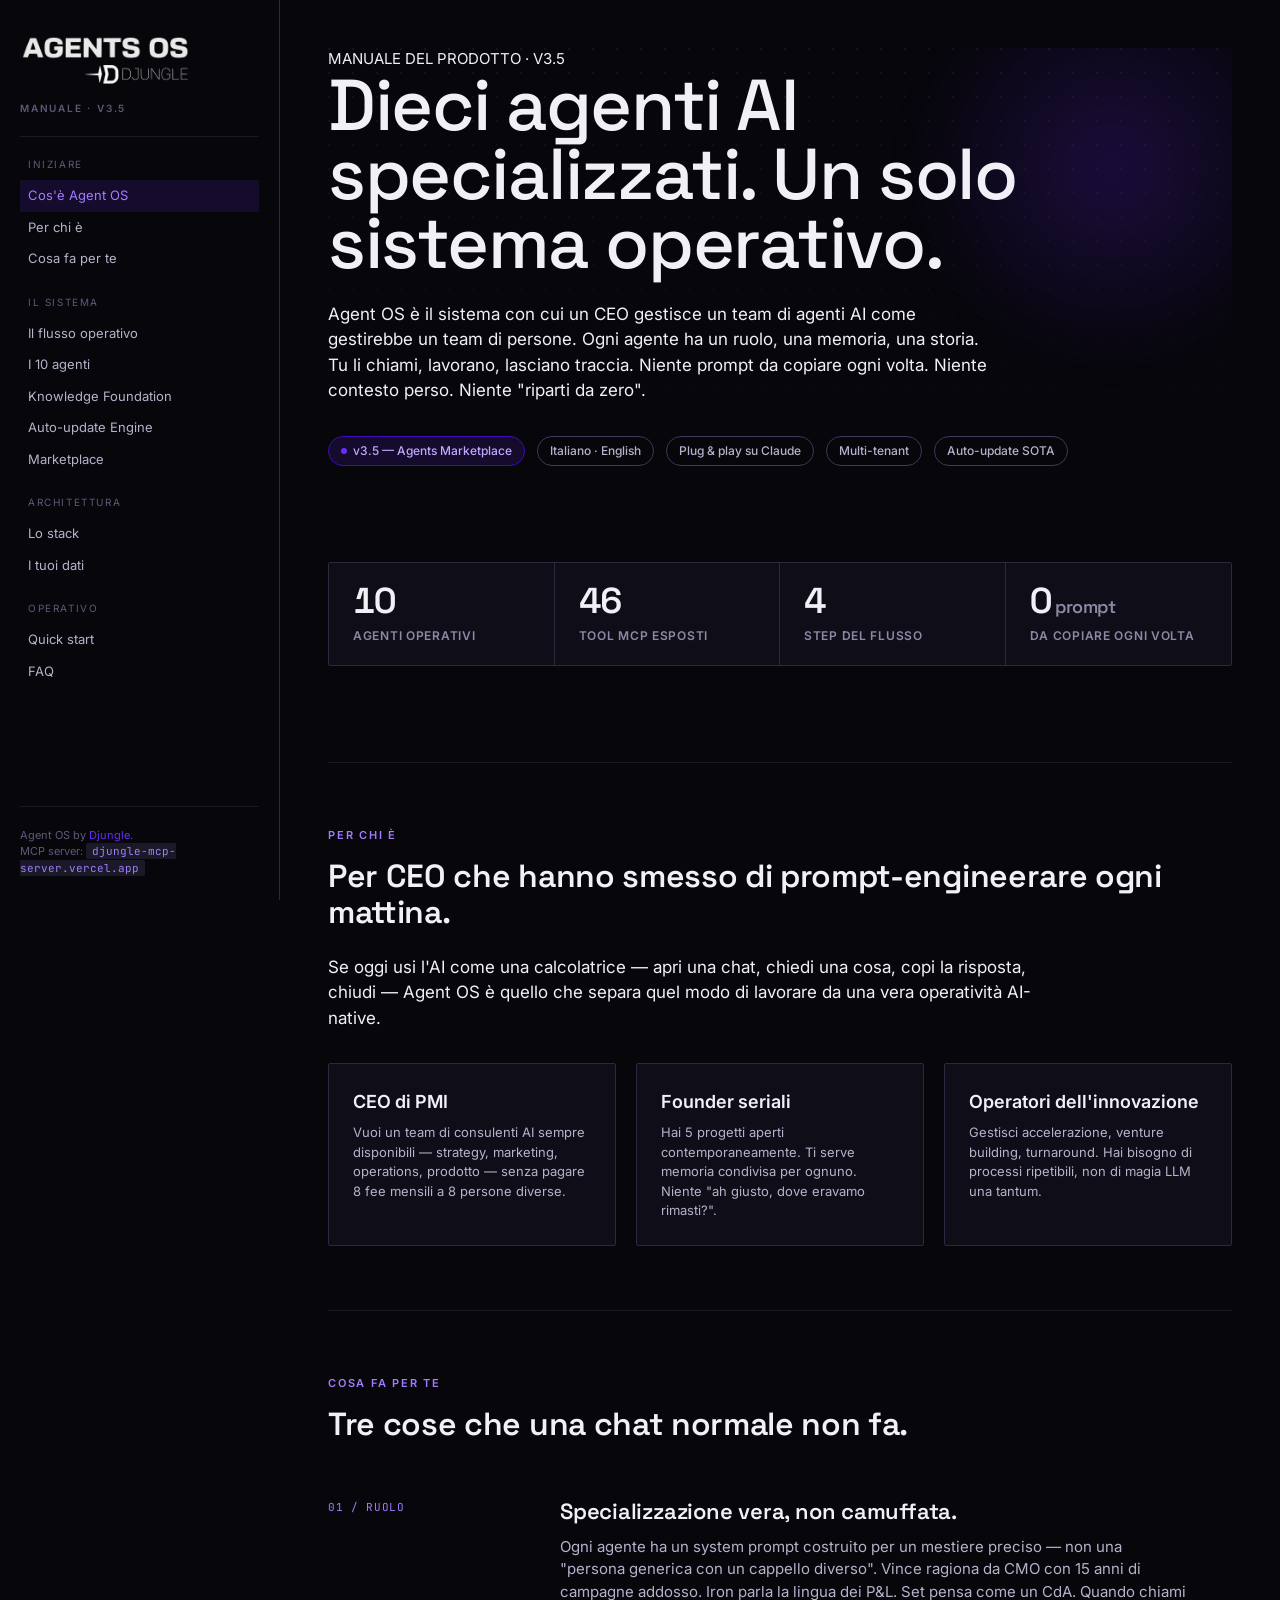
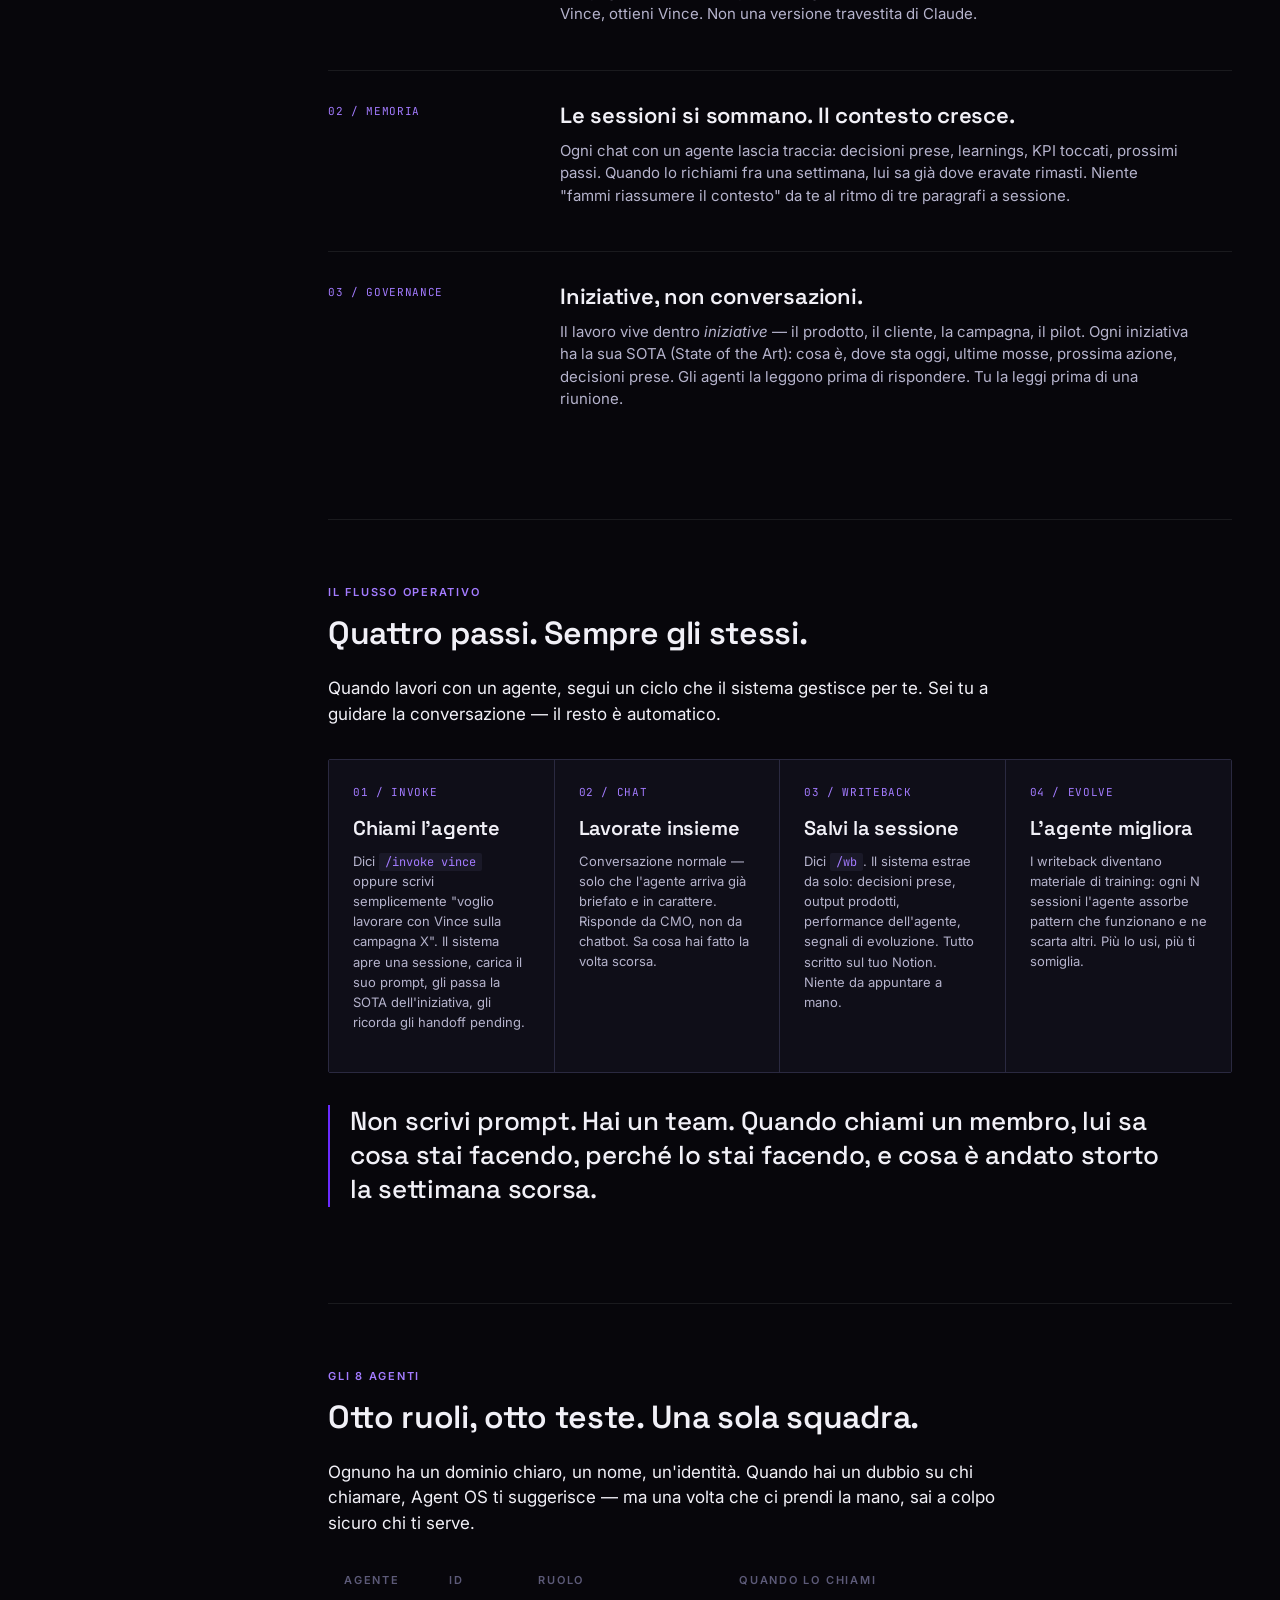
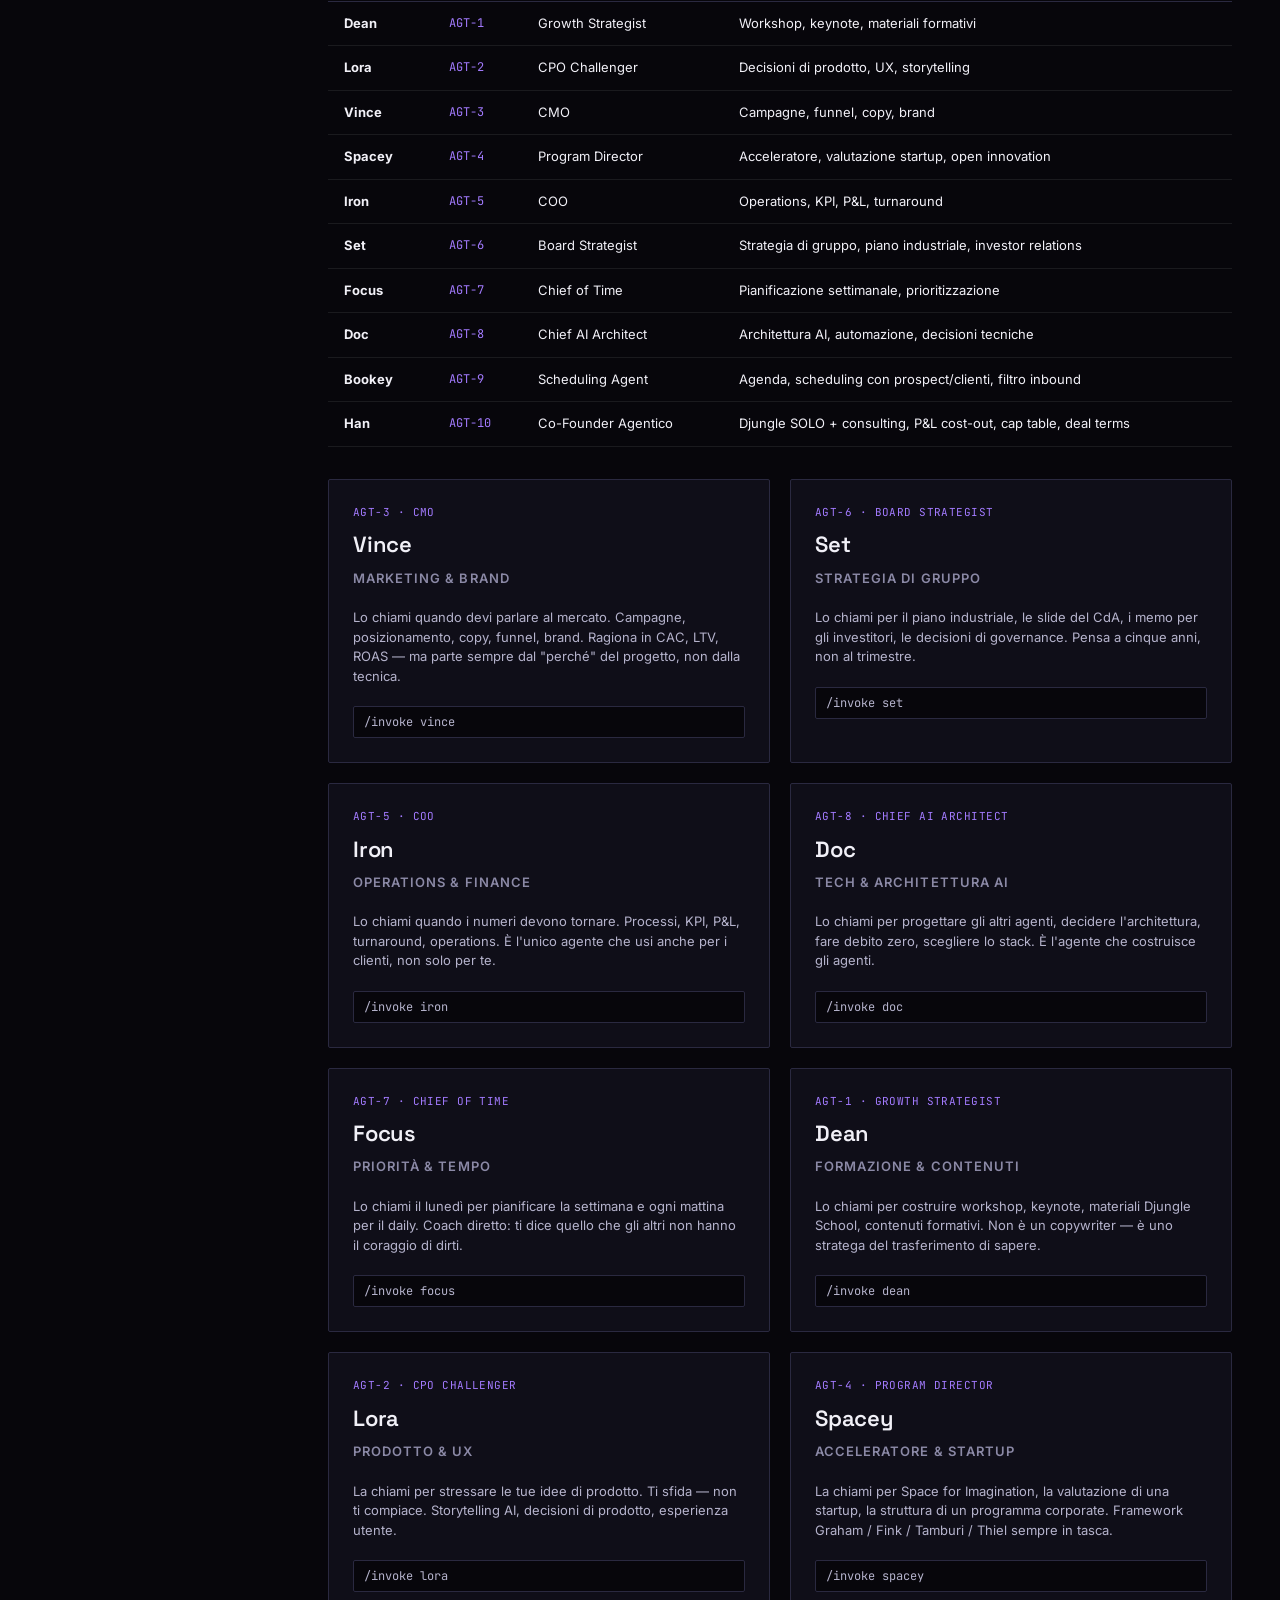
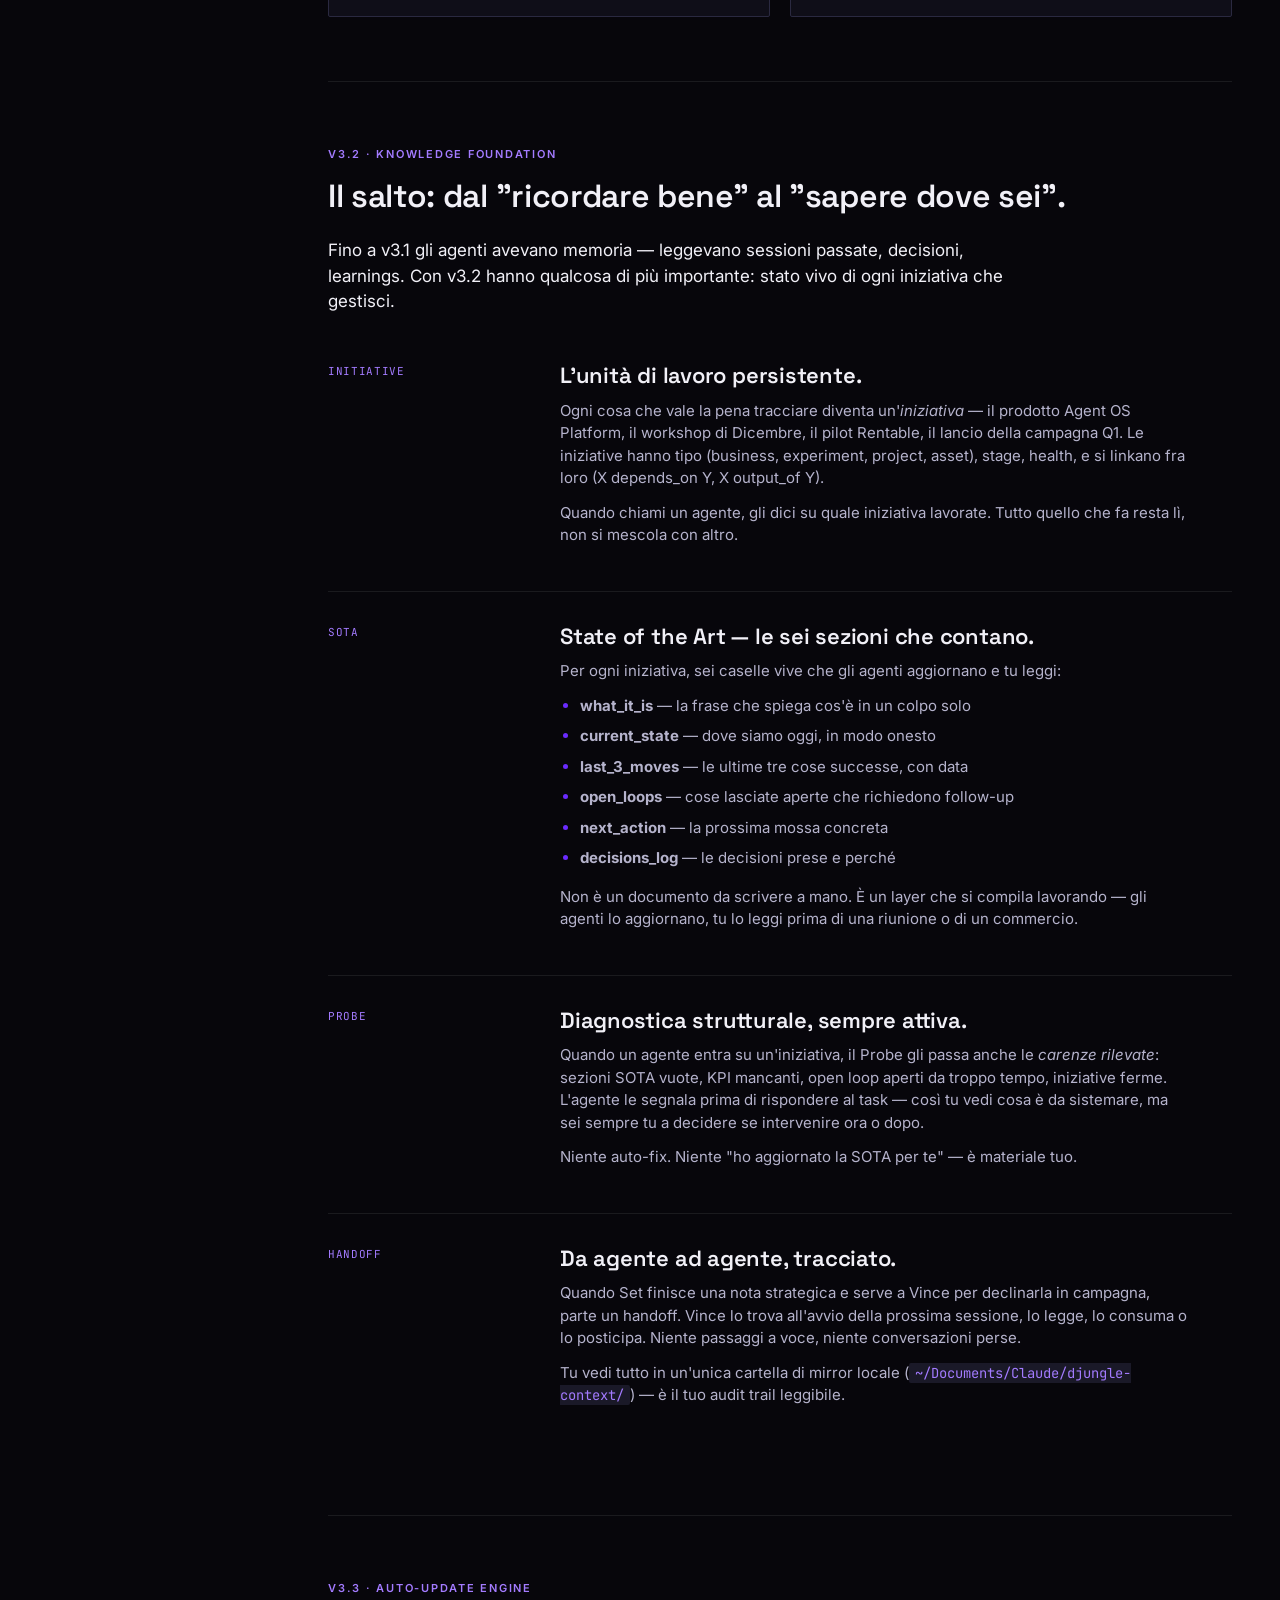
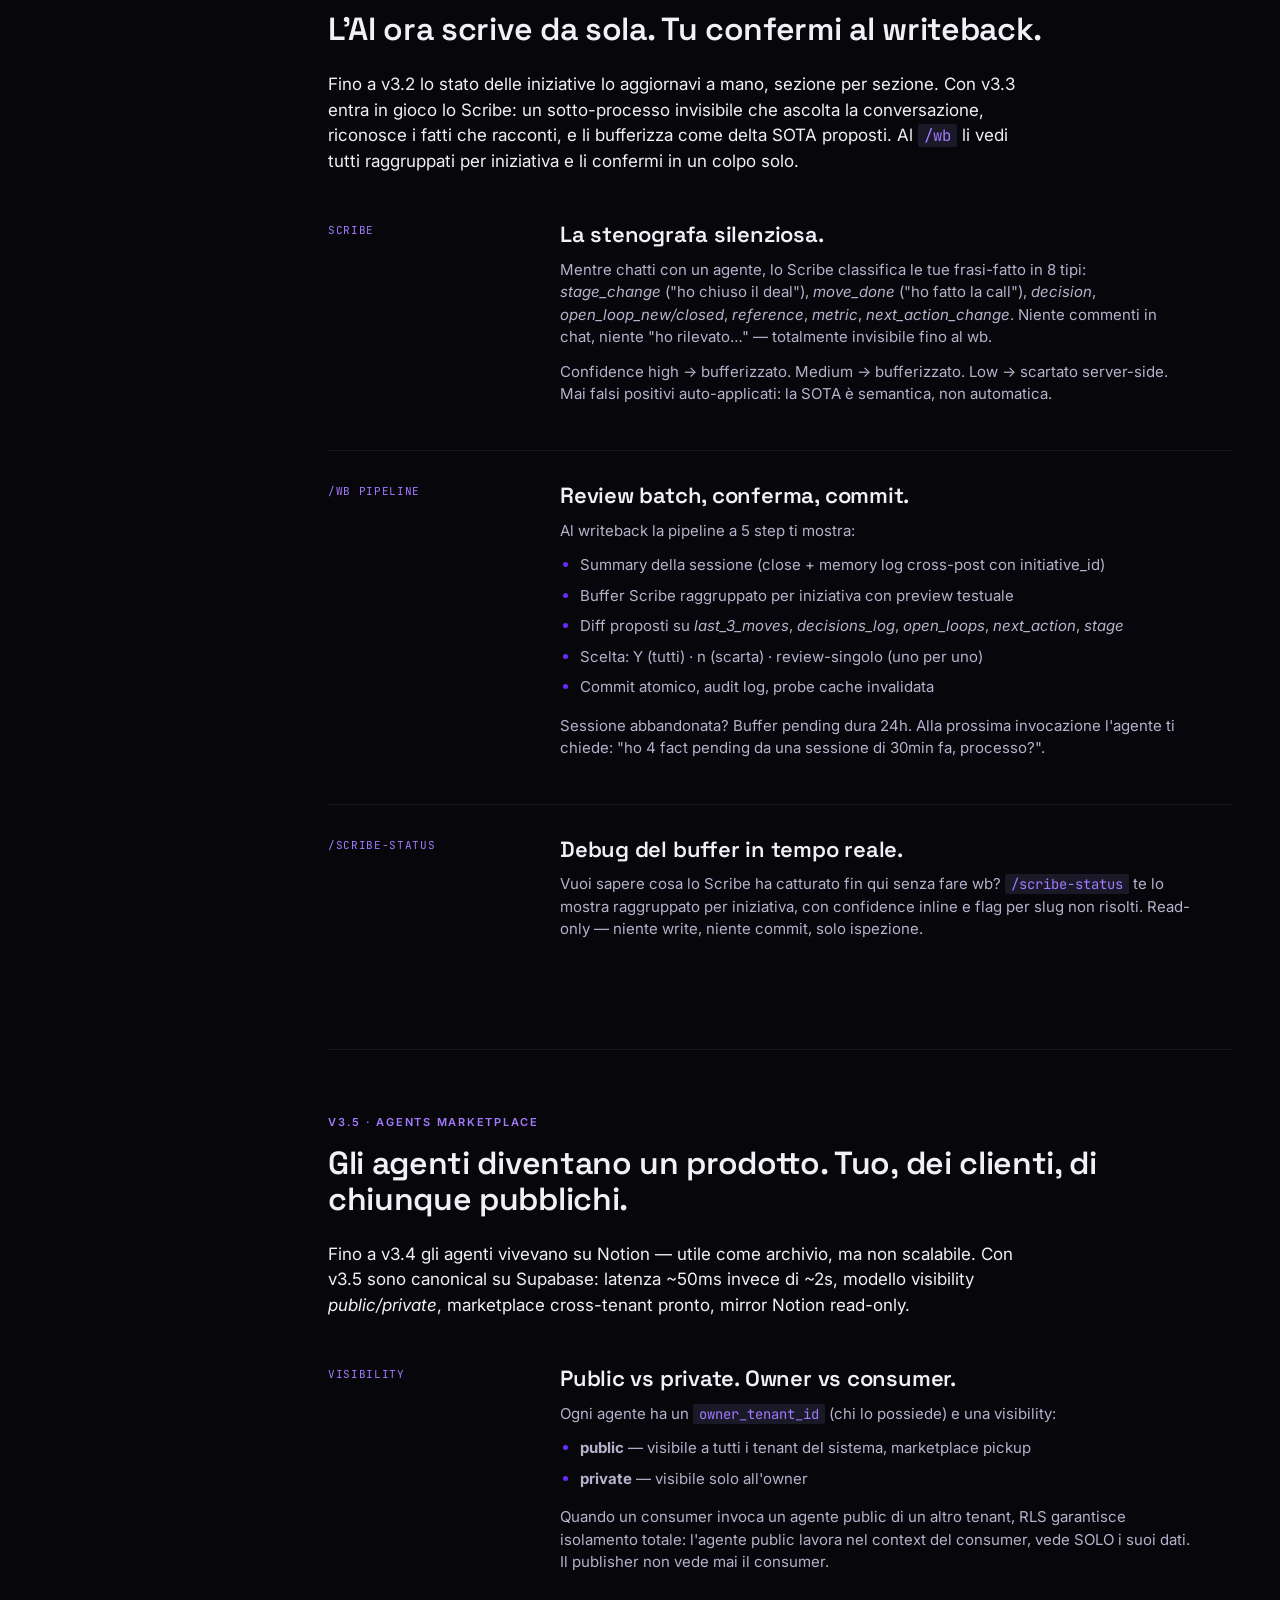
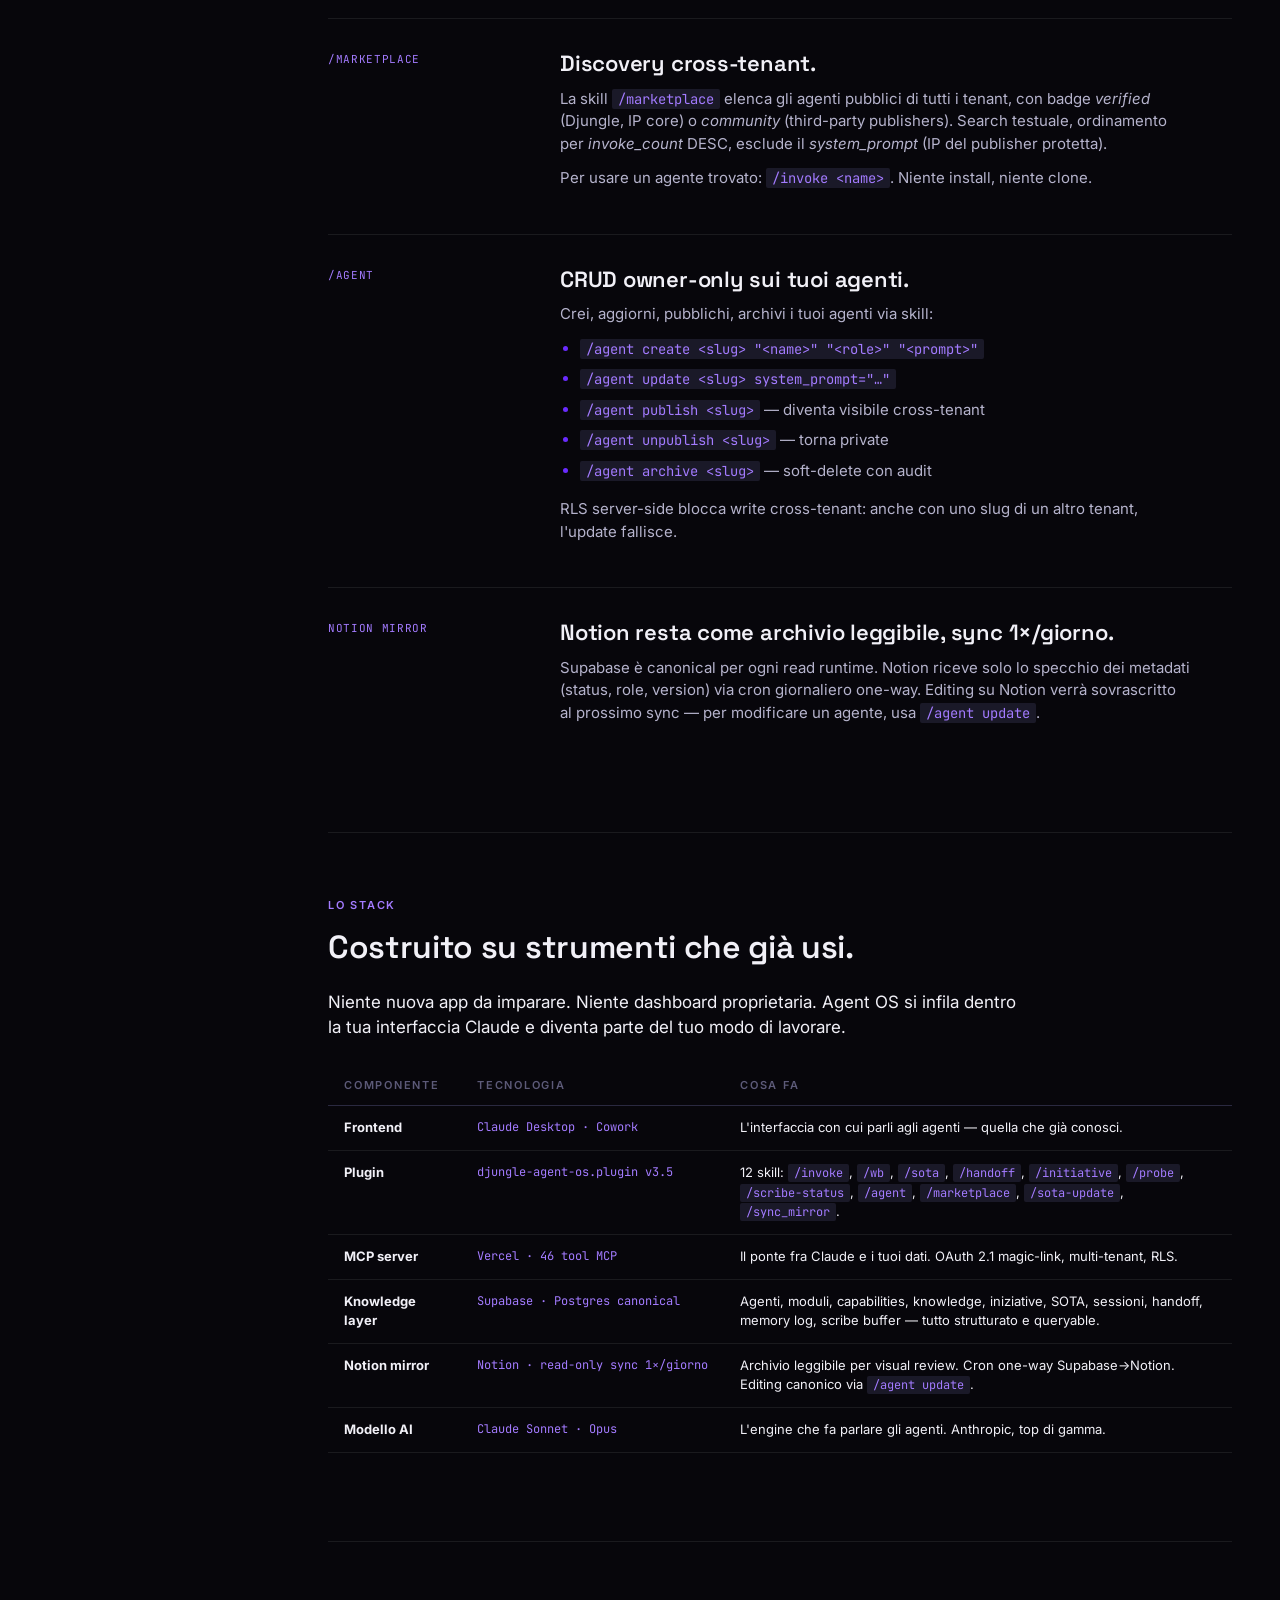
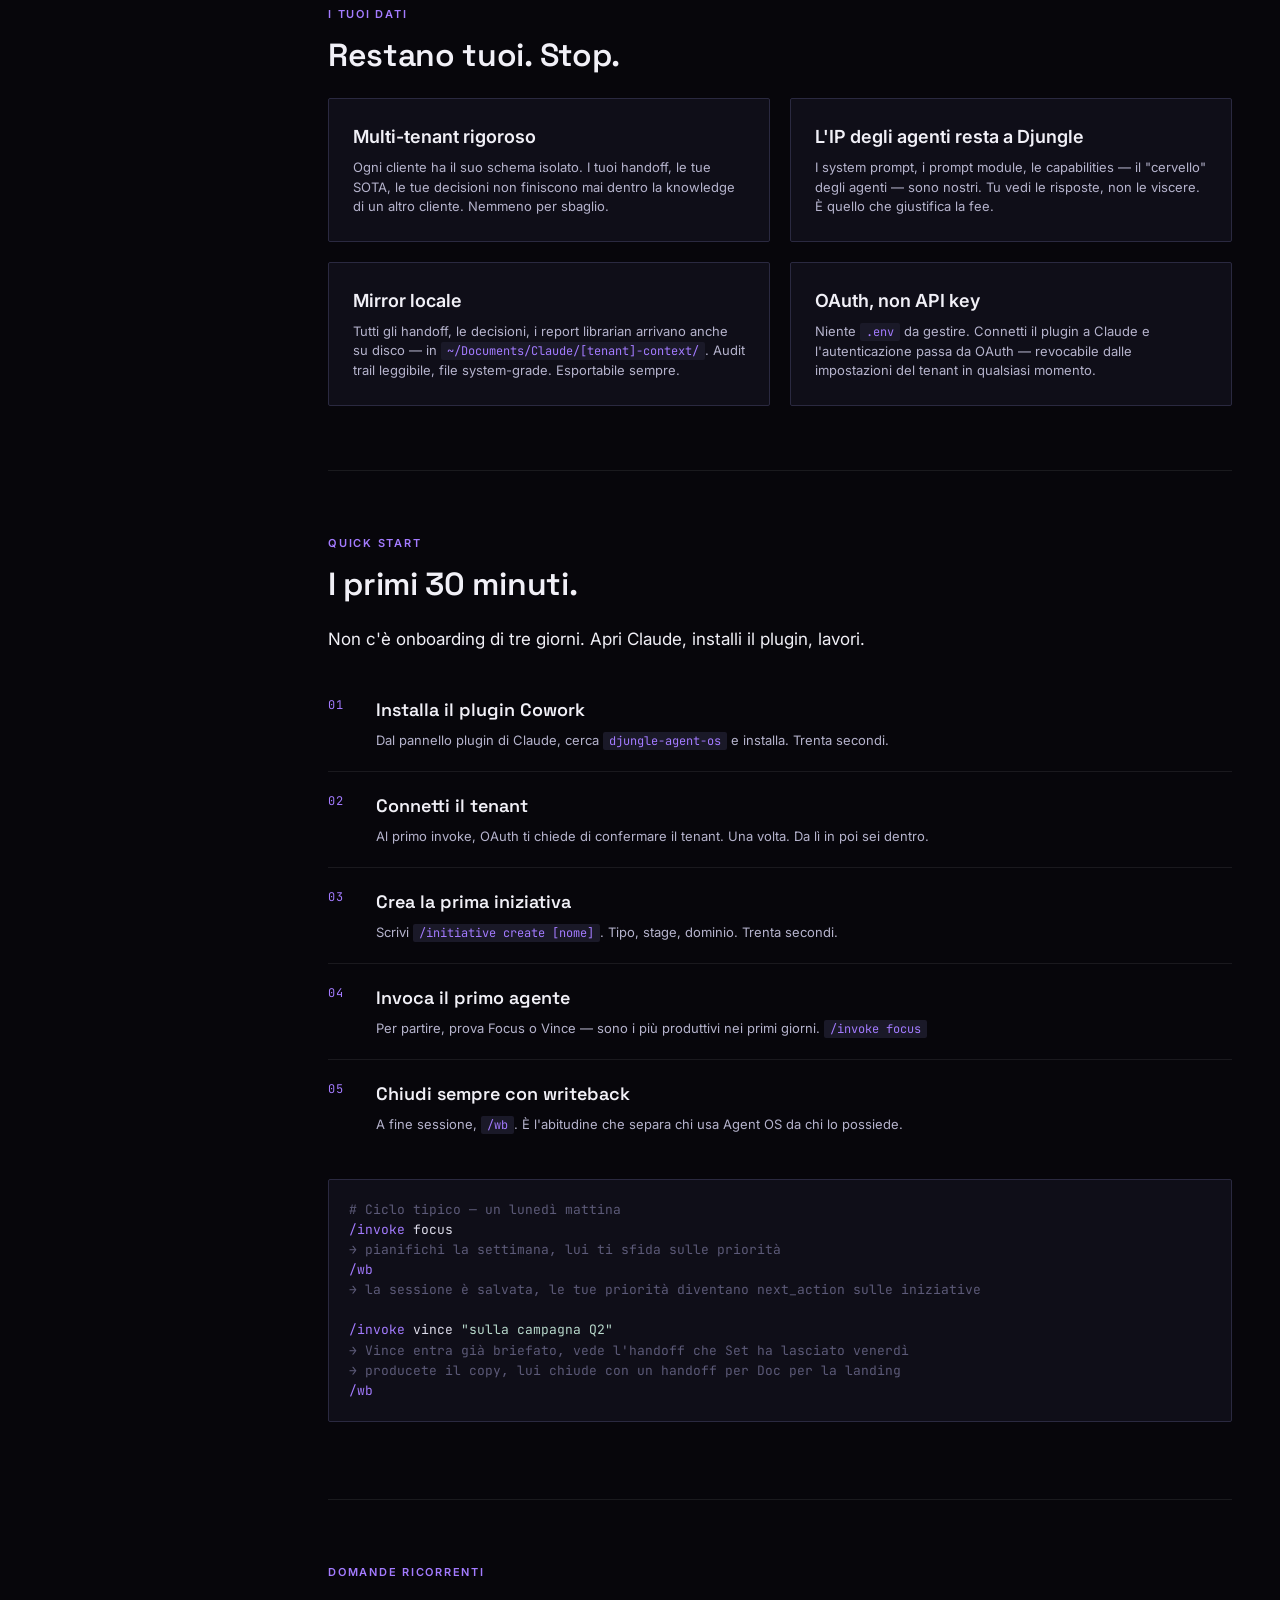
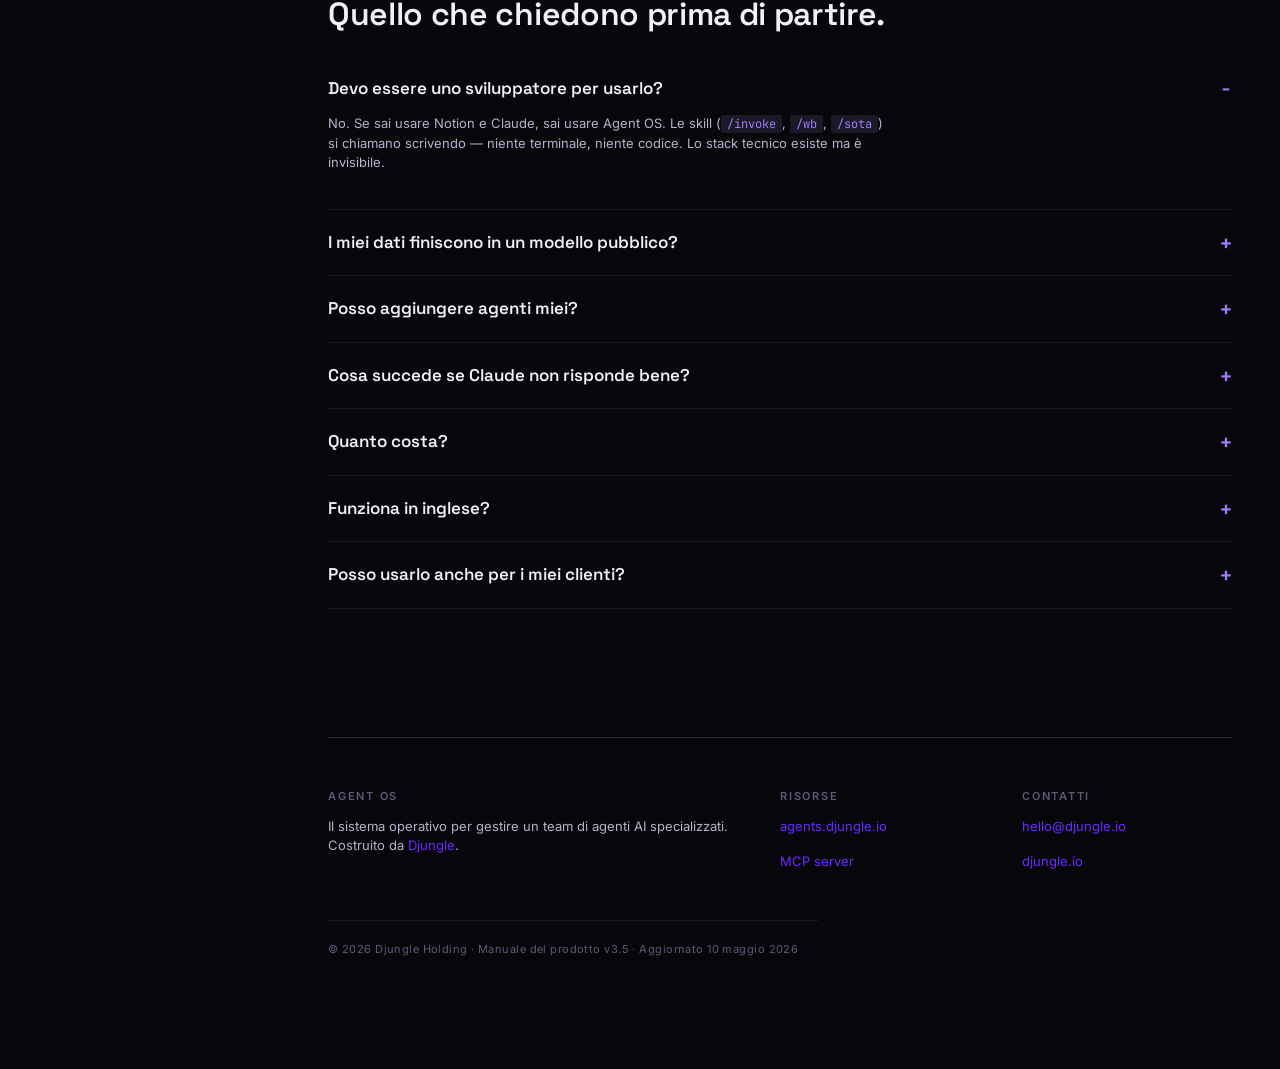
==== commit 27954cef: "docs(guide): aggiorna a v3.5 — Auto-update Engine + Marketplace + 10 agenti Aggiornamenti chirurgici" ====
--- a/guide/index.html
+++ b/guide/index.html
@@ -511,7 +511,7 @@
   <aside class="nav">
     <div class="brand">
       <img src="assets/logo.png" alt="Agent OS — by Djungle" />
-      <span class="sub">Manuale · v3.2</span>
+      <span class="sub">Manuale · v3.5</span>
     </div>
 
     <nav>
@@ -527,8 +527,10 @@
         <p class="group-title">Il sistema</p>
         <ul>
           <li><a href="#flusso">Il flusso operativo</a></li>
-          <li><a href="#agenti">Gli 8 agenti</a></li>
+          <li><a href="#agenti">I 10 agenti</a></li>
           <li><a href="#knowledge">Knowledge Foundation</a></li>
+          <li><a href="#scribe">Auto-update Engine</a></li>
+          <li><a href="#marketplace">Marketplace</a></li>
         </ul>
       </div>
       <div class="group">
@@ -561,8 +563,8 @@
       <div class="bg-grid"></div>
       <div class="glow"></div>
       <div class="hero-inner">
-        <span class="eyebrow">MANUALE DEL PRODOTTO · V3.2</span>
-        <h1>Otto agenti AI specializzati. Un solo sistema operativo.</h1>
+        <span class="eyebrow">MANUALE DEL PRODOTTO · V3.5</span>
+        <h1>Dieci agenti AI specializzati. Un solo sistema operativo.</h1>
         <p class="lead">
           Agent OS è il sistema con cui un CEO gestisce un team di agenti AI come gestirebbe un team di persone.
           Ogni agente ha un ruolo, una memoria, una storia. Tu li chiami, lavorano, lasciano traccia.
@@ -570,10 +572,11 @@
         </p>
 
         <div class="hero-meta">
-          <span class="pill solid"><span class="dot"></span> v3.2 — Knowledge Foundation</span>
+          <span class="pill solid"><span class="dot"></span> v3.5 — Agents Marketplace</span>
           <span class="pill">Italiano · English</span>
           <span class="pill">Plug &amp; play su Claude</span>
           <span class="pill">Multi-tenant</span>
+          <span class="pill">Auto-update SOTA</span>
         </div>
       </div>
     </section>
@@ -582,12 +585,12 @@
     <section style="padding-top: 0; border-top: 0;">
       <div class="kpi-strip">
         <div class="kpi">
-          <div class="kpi-num">8</div>
+          <div class="kpi-num">10</div>
           <div class="kpi-label">Agenti operativi</div>
         </div>
         <div class="kpi">
-          <div class="kpi-num">6</div>
-          <div class="kpi-label">Database collegati</div>
+          <div class="kpi-num">46</div>
+          <div class="kpi-label">Tool MCP esposti</div>
         </div>
         <div class="kpi">
           <div class="kpi-num">4</div>
@@ -751,6 +754,8 @@
           <tr><td><strong>Set</strong></td><td class="mono">AGT-6</td><td>Board Strategist</td><td>Strategia di gruppo, piano industriale, investor relations</td></tr>
           <tr><td><strong>Focus</strong></td><td class="mono">AGT-7</td><td>Chief of Time</td><td>Pianificazione settimanale, prioritizzazione</td></tr>
           <tr><td><strong>Doc</strong></td><td class="mono">AGT-8</td><td>Chief AI Architect</td><td>Architettura AI, automazione, decisioni tecniche</td></tr>
+          <tr><td><strong>Bookey</strong></td><td class="mono">AGT-9</td><td>Scheduling Agent</td><td>Agenda, scheduling con prospect/clienti, filtro inbound</td></tr>
+          <tr><td><strong>Han</strong></td><td class="mono">AGT-10</td><td>Co-Founder Agentico</td><td>Djungle SOLO + consulting, P&amp;L cost-out, cap table, deal terms</td></tr>
         </tbody>
       </table>
 
@@ -923,6 +928,145 @@
           <p>
             Tu vedi tutto in un'unica cartella di mirror locale (<code class="inline">~/Documents/Claude/djungle-context/</code>) —
             è il tuo audit trail leggibile.
+          </p>
+        </div>
+      </div>
+    </section>
+
+    <!-- ============================ AUTO-UPDATE ENGINE (v3.3) ============================ -->
+    <section id="scribe">
+      <span class="eyebrow">v3.3 · AUTO-UPDATE ENGINE</span>
+      <h2>L'AI ora scrive da sola. Tu confermi al writeback.</h2>
+      <p class="lead">
+        Fino a v3.2 lo stato delle iniziative lo aggiornavi a mano, sezione per sezione.
+        Con v3.3 entra in gioco lo <span class="em">Scribe</span>: un sotto-processo invisibile che ascolta la conversazione,
+        riconosce i fatti che racconti, e li bufferizza come delta SOTA proposti.
+        Al <code class="inline">/wb</code> li vedi tutti raggruppati per iniziativa e li confermi in un colpo solo.
+      </p>
+
+      <div class="feature">
+        <div class="feature-tag">SCRIBE</div>
+        <div>
+          <h3>La stenografa silenziosa.</h3>
+          <p>
+            Mentre chatti con un agente, lo Scribe classifica le tue frasi-fatto in 8 tipi:
+            <em>stage_change</em> ("ho chiuso il deal"), <em>move_done</em> ("ho fatto la call"),
+            <em>decision</em>, <em>open_loop_new/closed</em>, <em>reference</em>, <em>metric</em>, <em>next_action_change</em>.
+            Niente commenti in chat, niente "ho rilevato…" — totalmente invisibile fino al wb.
+          </p>
+          <p>
+            Confidence high → bufferizzato. Medium → bufferizzato. Low → scartato server-side.
+            Mai falsi positivi auto-applicati: la SOTA è semantica, non automatica.
+          </p>
+        </div>
+      </div>
+
+      <div class="feature">
+        <div class="feature-tag">/WB PIPELINE</div>
+        <div>
+          <h3>Review batch, conferma, commit.</h3>
+          <p>
+            Al writeback la pipeline a 5 step ti mostra:
+          </p>
+          <ul class="bullets">
+            <li>Summary della sessione (close + memory log cross-post con initiative_id)</li>
+            <li>Buffer Scribe raggruppato per iniziativa con preview testuale</li>
+            <li>Diff proposti su <em>last_3_moves</em>, <em>decisions_log</em>, <em>open_loops</em>, <em>next_action</em>, <em>stage</em></li>
+            <li>Scelta: Y (tutti) · n (scarta) · review-singolo (uno per uno)</li>
+            <li>Commit atomico, audit log, probe cache invalidata</li>
+          </ul>
+          <p>
+            Sessione abbandonata? Buffer pending dura 24h. Alla prossima invocazione l'agente ti chiede:
+            "ho 4 fact pending da una sessione di 30min fa, processo?".
+          </p>
+        </div>
+      </div>
+
+      <div class="feature">
+        <div class="feature-tag">/SCRIBE-STATUS</div>
+        <div>
+          <h3>Debug del buffer in tempo reale.</h3>
+          <p>
+            Vuoi sapere cosa lo Scribe ha catturato fin qui senza fare wb? <code class="inline">/scribe-status</code>
+            te lo mostra raggruppato per iniziativa, con confidence inline e flag per slug non risolti.
+            Read-only — niente write, niente commit, solo ispezione.
+          </p>
+        </div>
+      </div>
+    </section>
+
+    <!-- ============================ MARKETPLACE (v3.5) ============================ -->
+    <section id="marketplace">
+      <span class="eyebrow">v3.5 · AGENTS MARKETPLACE</span>
+      <h2>Gli agenti diventano un prodotto. Tuo, dei clienti, di chiunque pubblichi.</h2>
+      <p class="lead">
+        Fino a v3.4 gli agenti vivevano su Notion — utile come archivio, ma non scalabile.
+        Con v3.5 sono <span class="em">canonical su Supabase</span>: latenza ~50ms invece di ~2s,
+        modello visibility <em>public/private</em>, marketplace cross-tenant pronto, mirror Notion read-only.
+      </p>
+
+      <div class="feature">
+        <div class="feature-tag">VISIBILITY</div>
+        <div>
+          <h3>Public vs private. Owner vs consumer.</h3>
+          <p>
+            Ogni agente ha un <code class="inline">owner_tenant_id</code> (chi lo possiede) e una visibility:
+          </p>
+          <ul class="bullets">
+            <li><strong>public</strong> — visibile a tutti i tenant del sistema, marketplace pickup</li>
+            <li><strong>private</strong> — visibile solo all'owner</li>
+          </ul>
+          <p>
+            Quando un consumer invoca un agente public di un altro tenant, RLS garantisce isolamento totale:
+            l'agente public lavora nel context del consumer, vede SOLO i suoi dati. Il publisher non vede mai il consumer.
+          </p>
+        </div>
+      </div>
+
+      <div class="feature">
+        <div class="feature-tag">/MARKETPLACE</div>
+        <div>
+          <h3>Discovery cross-tenant.</h3>
+          <p>
+            La skill <code class="inline">/marketplace</code> elenca gli agenti pubblici di tutti i tenant,
+            con badge <em>verified</em> (Djungle, IP core) o <em>community</em> (third-party publishers).
+            Search testuale, ordinamento per <em>invoke_count</em> DESC, esclude il <em>system_prompt</em>
+            (IP del publisher protetta).
+          </p>
+          <p>
+            Per usare un agente trovato: <code class="inline">/invoke &lt;name&gt;</code>. Niente install, niente clone.
+          </p>
+        </div>
+      </div>
+
+      <div class="feature">
+        <div class="feature-tag">/AGENT</div>
+        <div>
+          <h3>CRUD owner-only sui tuoi agenti.</h3>
+          <p>
+            Crei, aggiorni, pubblichi, archivi i tuoi agenti via skill:
+          </p>
+          <ul class="bullets">
+            <li><code class="inline">/agent create &lt;slug&gt; "&lt;name&gt;" "&lt;role&gt;" "&lt;prompt&gt;"</code></li>
+            <li><code class="inline">/agent update &lt;slug&gt; system_prompt="…"</code></li>
+            <li><code class="inline">/agent publish &lt;slug&gt;</code> — diventa visibile cross-tenant</li>
+            <li><code class="inline">/agent unpublish &lt;slug&gt;</code> — torna private</li>
+            <li><code class="inline">/agent archive &lt;slug&gt;</code> — soft-delete con audit</li>
+          </ul>
+          <p>
+            RLS server-side blocca write cross-tenant: anche con uno slug di un altro tenant, l'update fallisce.
+          </p>
+        </div>
+      </div>
+
+      <div class="feature">
+        <div class="feature-tag">NOTION MIRROR</div>
+        <div>
+          <h3>Notion resta come archivio leggibile, sync 1×/giorno.</h3>
+          <p>
+            Supabase è canonical per ogni read runtime. Notion riceve solo lo specchio dei metadati
+            (status, role, version) via cron giornaliero one-way. Editing su Notion verrà sovrascritto
+            al prossimo sync — per modificare un agente, usa <code class="inline">/agent update</code>.
           </p>
         </div>
       </div>
@@ -949,23 +1093,23 @@
           </tr>
           <tr>
             <td><strong>Plugin</strong></td>
-            <td class="mono">djungle-agent-os.plugin</td>
-            <td>Le skill <code class="inline">/invoke</code>, <code class="inline">/wb</code>, <code class="inline">/sota</code>, <code class="inline">/handoff</code> dentro Claude.</td>
+            <td class="mono">djungle-agent-os.plugin v3.5</td>
+            <td>12 skill: <code class="inline">/invoke</code>, <code class="inline">/wb</code>, <code class="inline">/sota</code>, <code class="inline">/handoff</code>, <code class="inline">/initiative</code>, <code class="inline">/probe</code>, <code class="inline">/scribe-status</code>, <code class="inline">/agent</code>, <code class="inline">/marketplace</code>, <code class="inline">/sota-update</code>, <code class="inline">/sync_mirror</code>.</td>
           </tr>
           <tr>
             <td><strong>MCP server</strong></td>
-            <td class="mono">Vercel · Edge Functions</td>
-            <td>Il ponte fra Claude e i tuoi dati. OAuth-based, multi-tenant.</td>
+            <td class="mono">Vercel · 46 tool MCP</td>
+            <td>Il ponte fra Claude e i tuoi dati. OAuth 2.1 magic-link, multi-tenant, RLS.</td>
           </tr>
           <tr>
             <td><strong>Knowledge layer</strong></td>
-            <td class="mono">Supabase · Postgres</td>
-            <td>Iniziative, SOTA, sessioni, handoff, memory log — tutto strutturato e queryable.</td>
+            <td class="mono">Supabase · Postgres canonical</td>
+            <td>Agenti, moduli, capabilities, knowledge, iniziative, SOTA, sessioni, handoff, memory log, scribe buffer — tutto strutturato e queryable.</td>
           </tr>
           <tr>
-            <td><strong>Identità agenti</strong></td>
-            <td class="mono">Notion</td>
-            <td>System prompt, capabilities, knowledge base — editabili come pagine Notion.</td>
+            <td><strong>Notion mirror</strong></td>
+            <td class="mono">Notion · read-only sync 1×/giorno</td>
+            <td>Archivio leggibile per visual review. Cron one-way Supabase→Notion. Editing canonico via <code class="inline">/agent update</code>.</td>
           </tr>
           <tr>
             <td><strong>Modello AI</strong></td>
@@ -1143,7 +1287,7 @@
           <p><a href="https://djungle.io">djungle.io</a></p>
         </div>
       </div>
-      <p class="legal">© 2026 Djungle Holding · Manuale del prodotto v3.2 · Aggiornato 7 maggio 2026</p>
+      <p class="legal">© 2026 Djungle Holding · Manuale del prodotto v3.5 · Aggiornato 10 maggio 2026</p>
     </footer>
 
   </main>
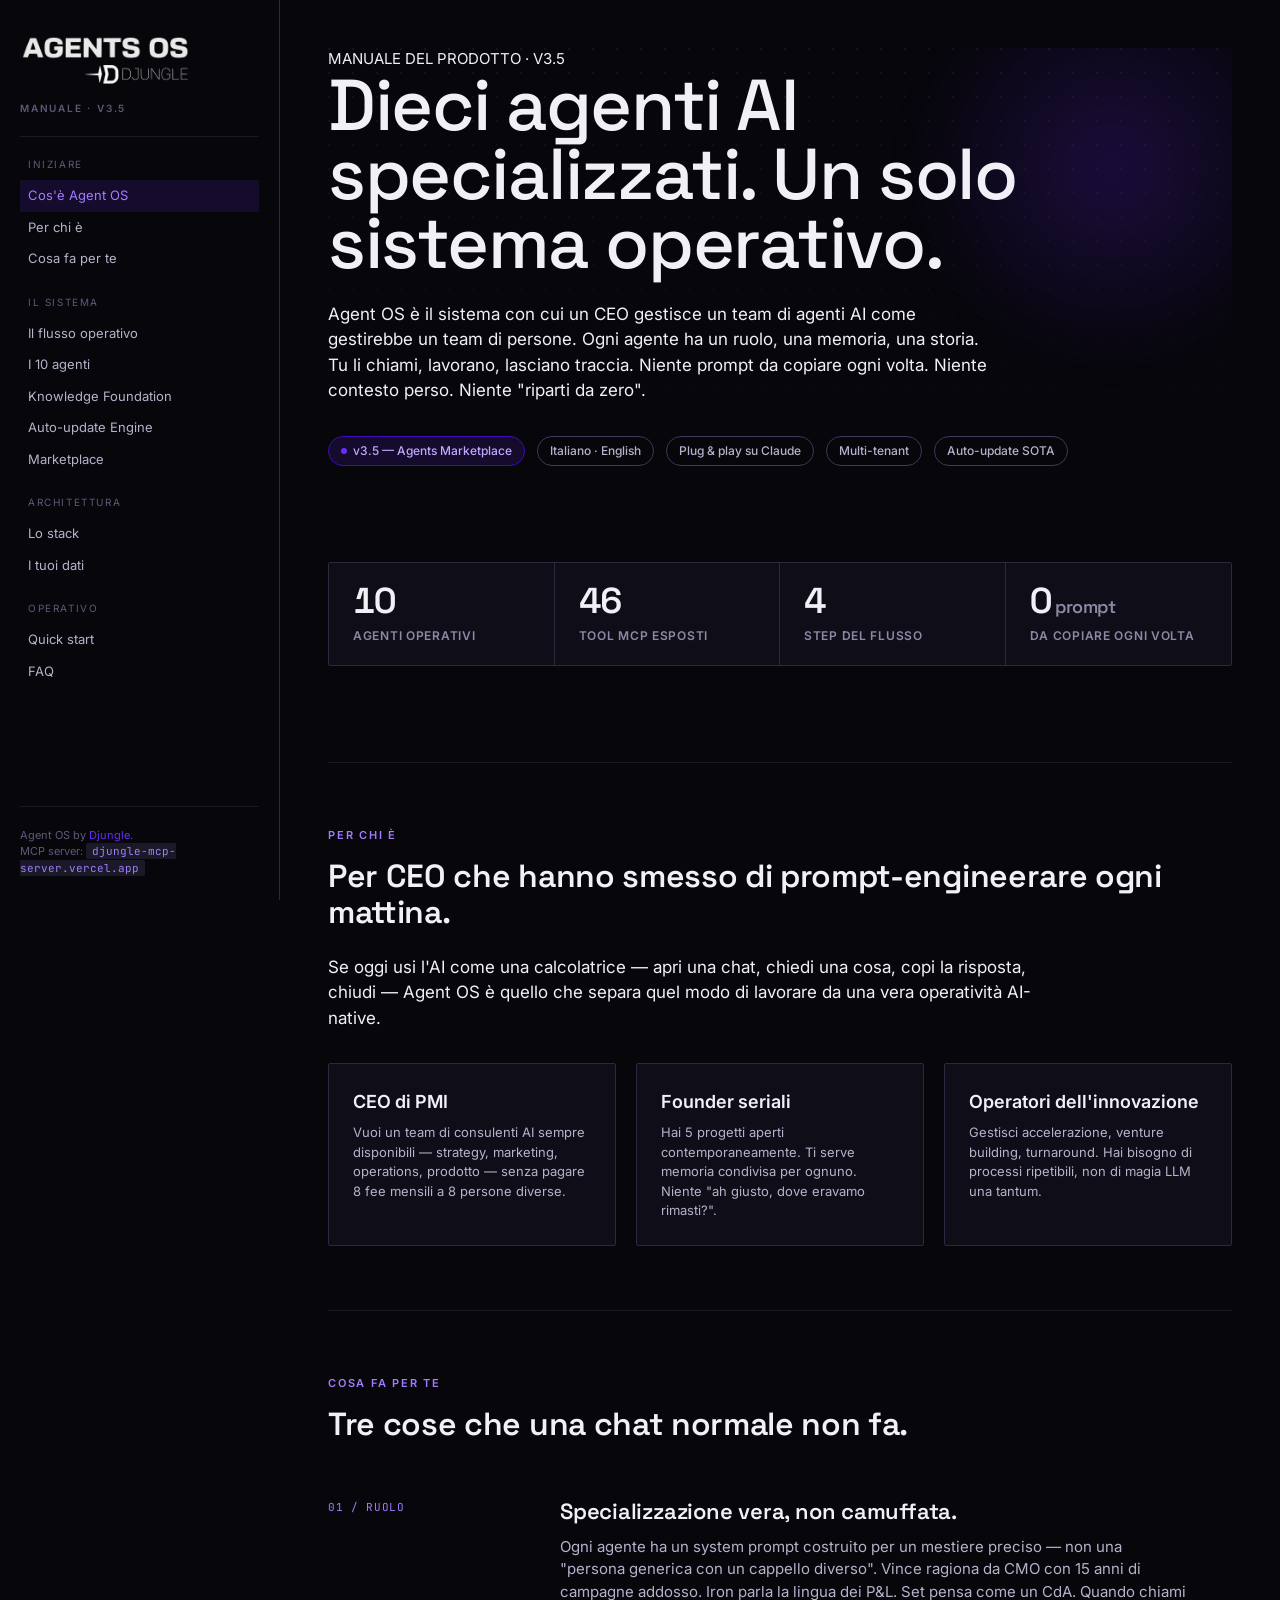
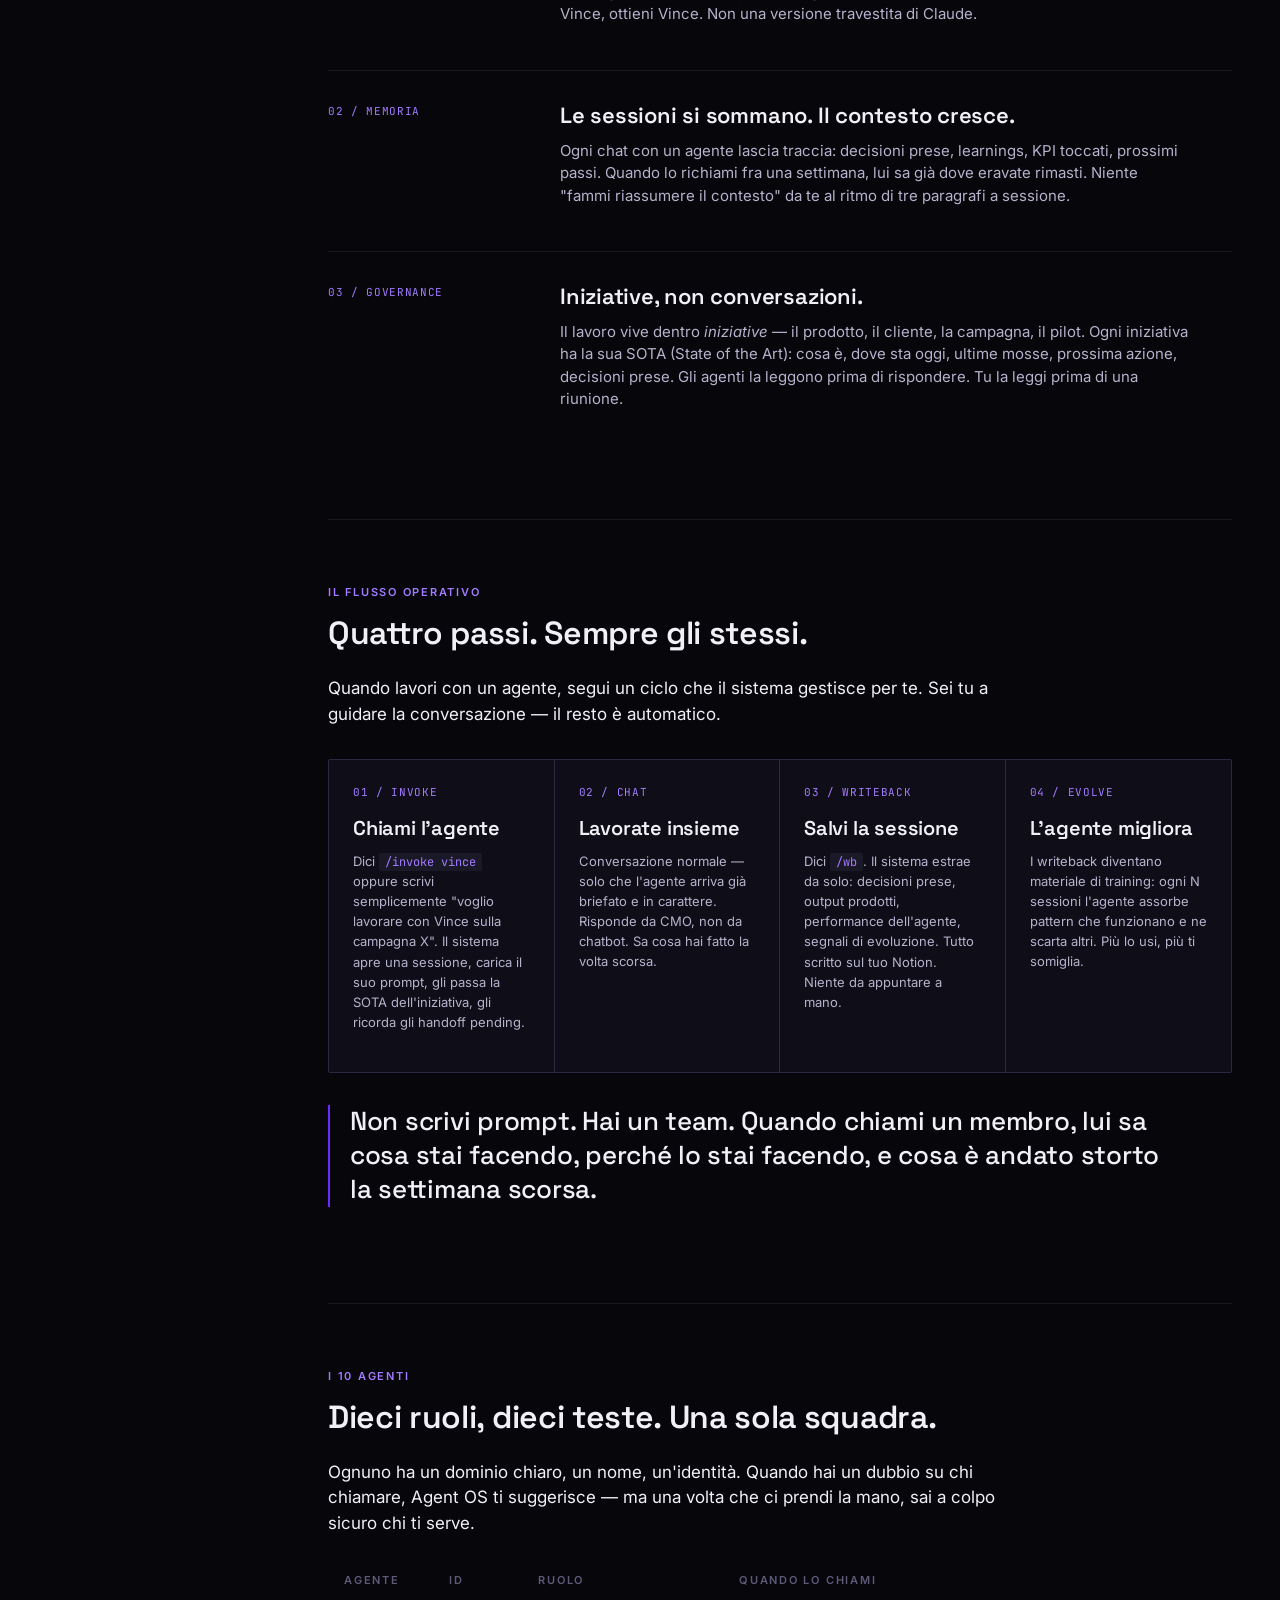
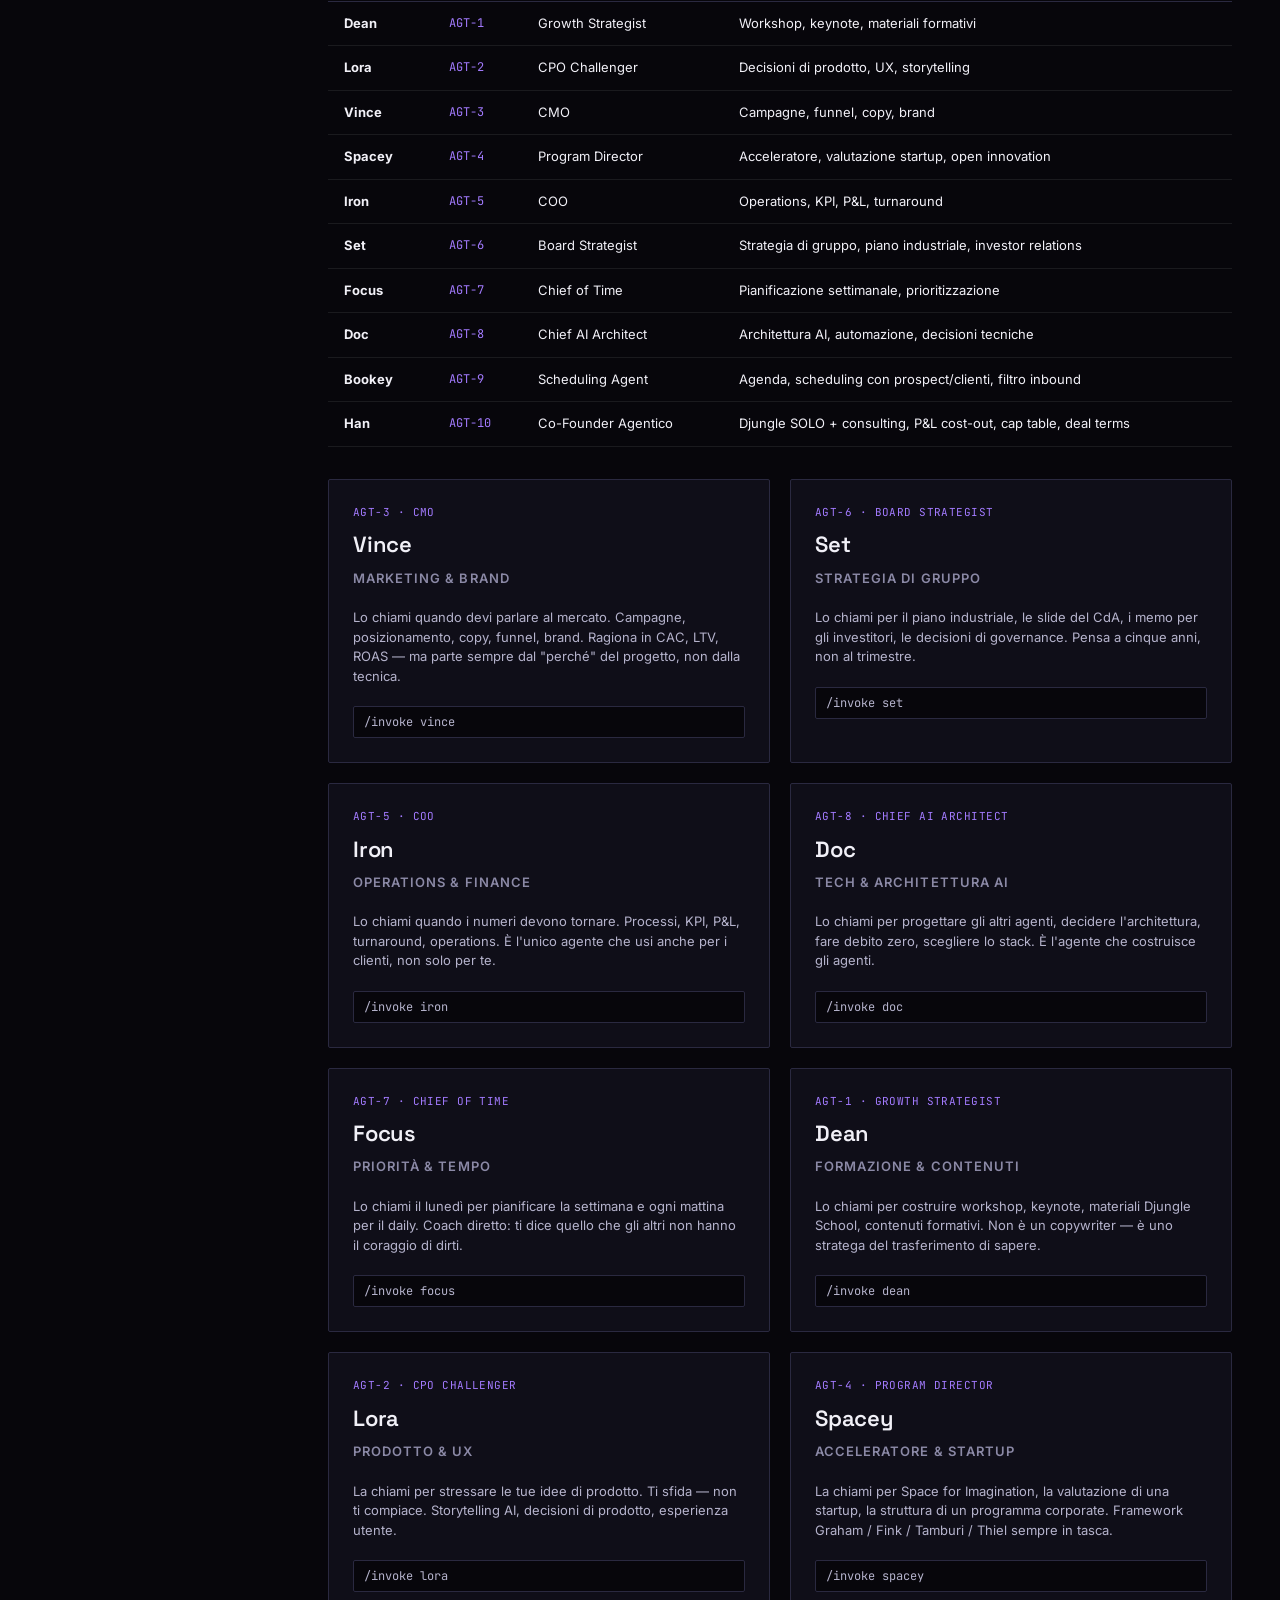
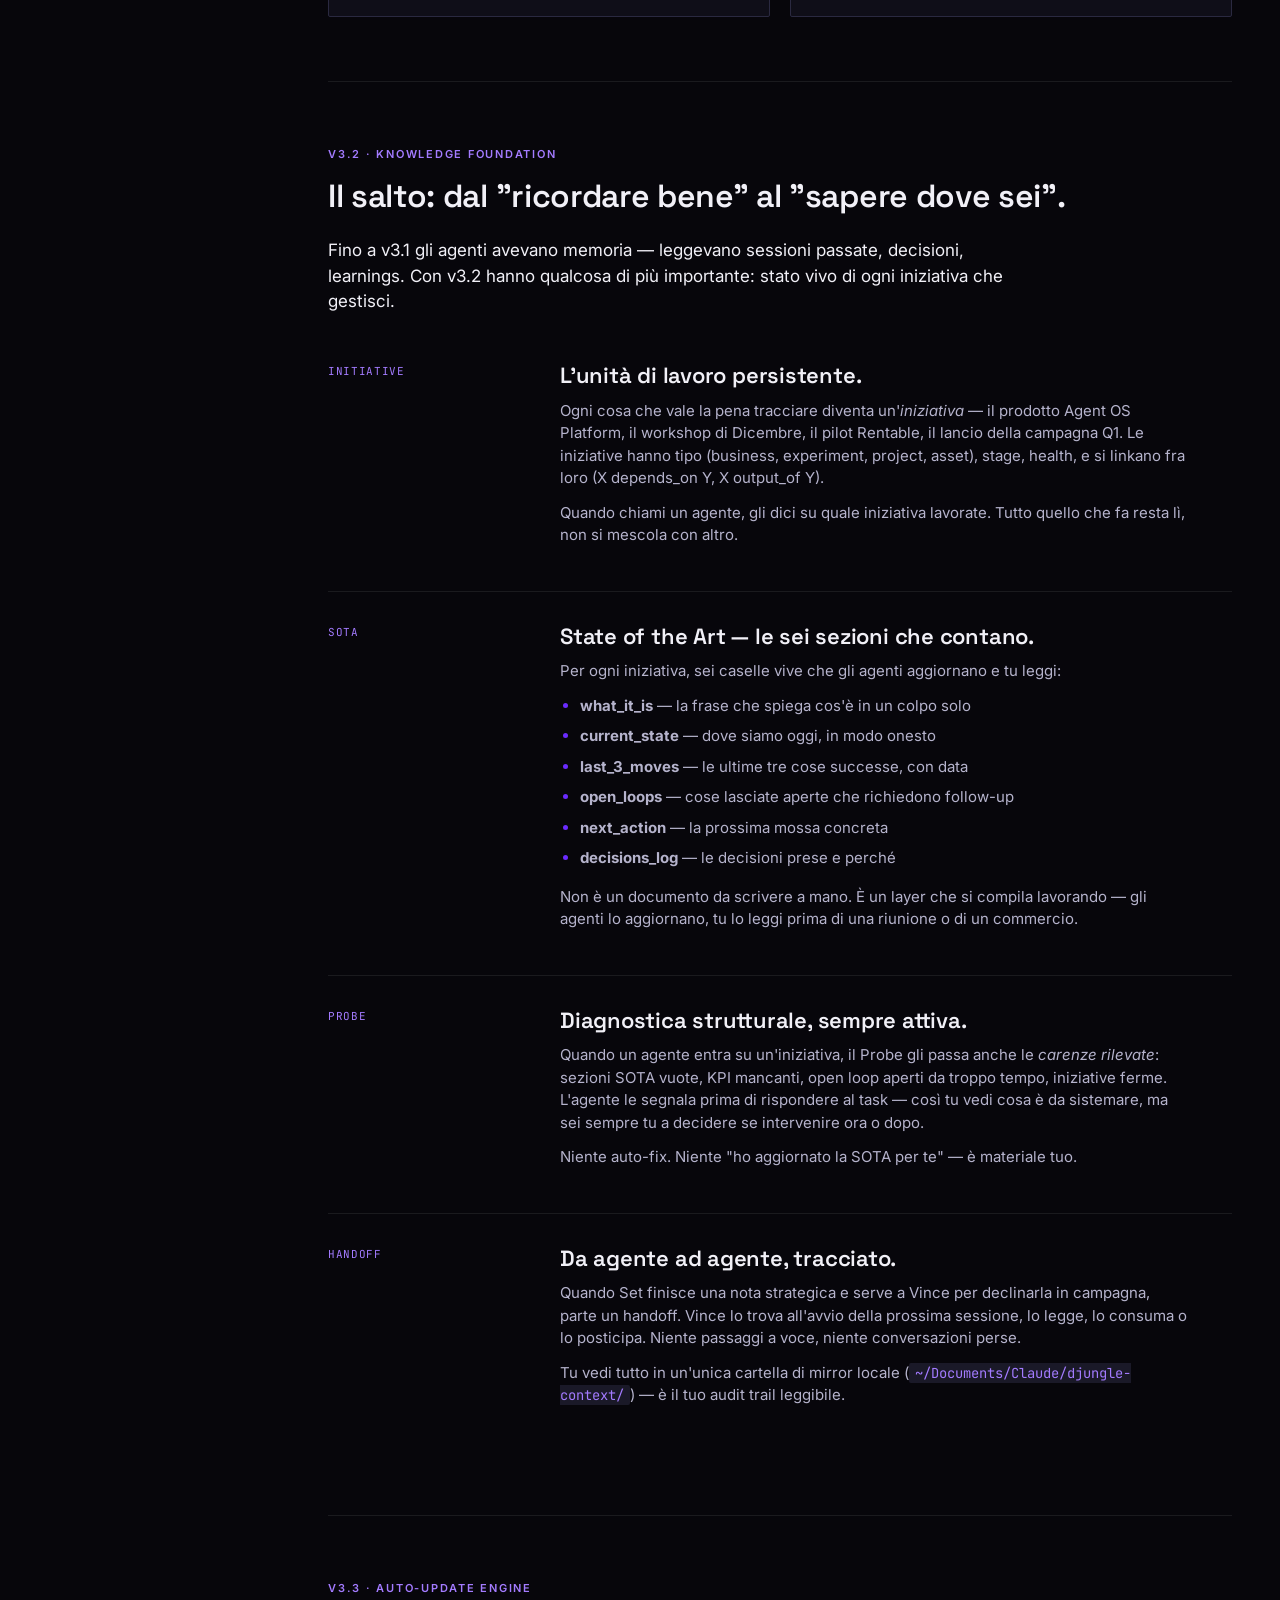
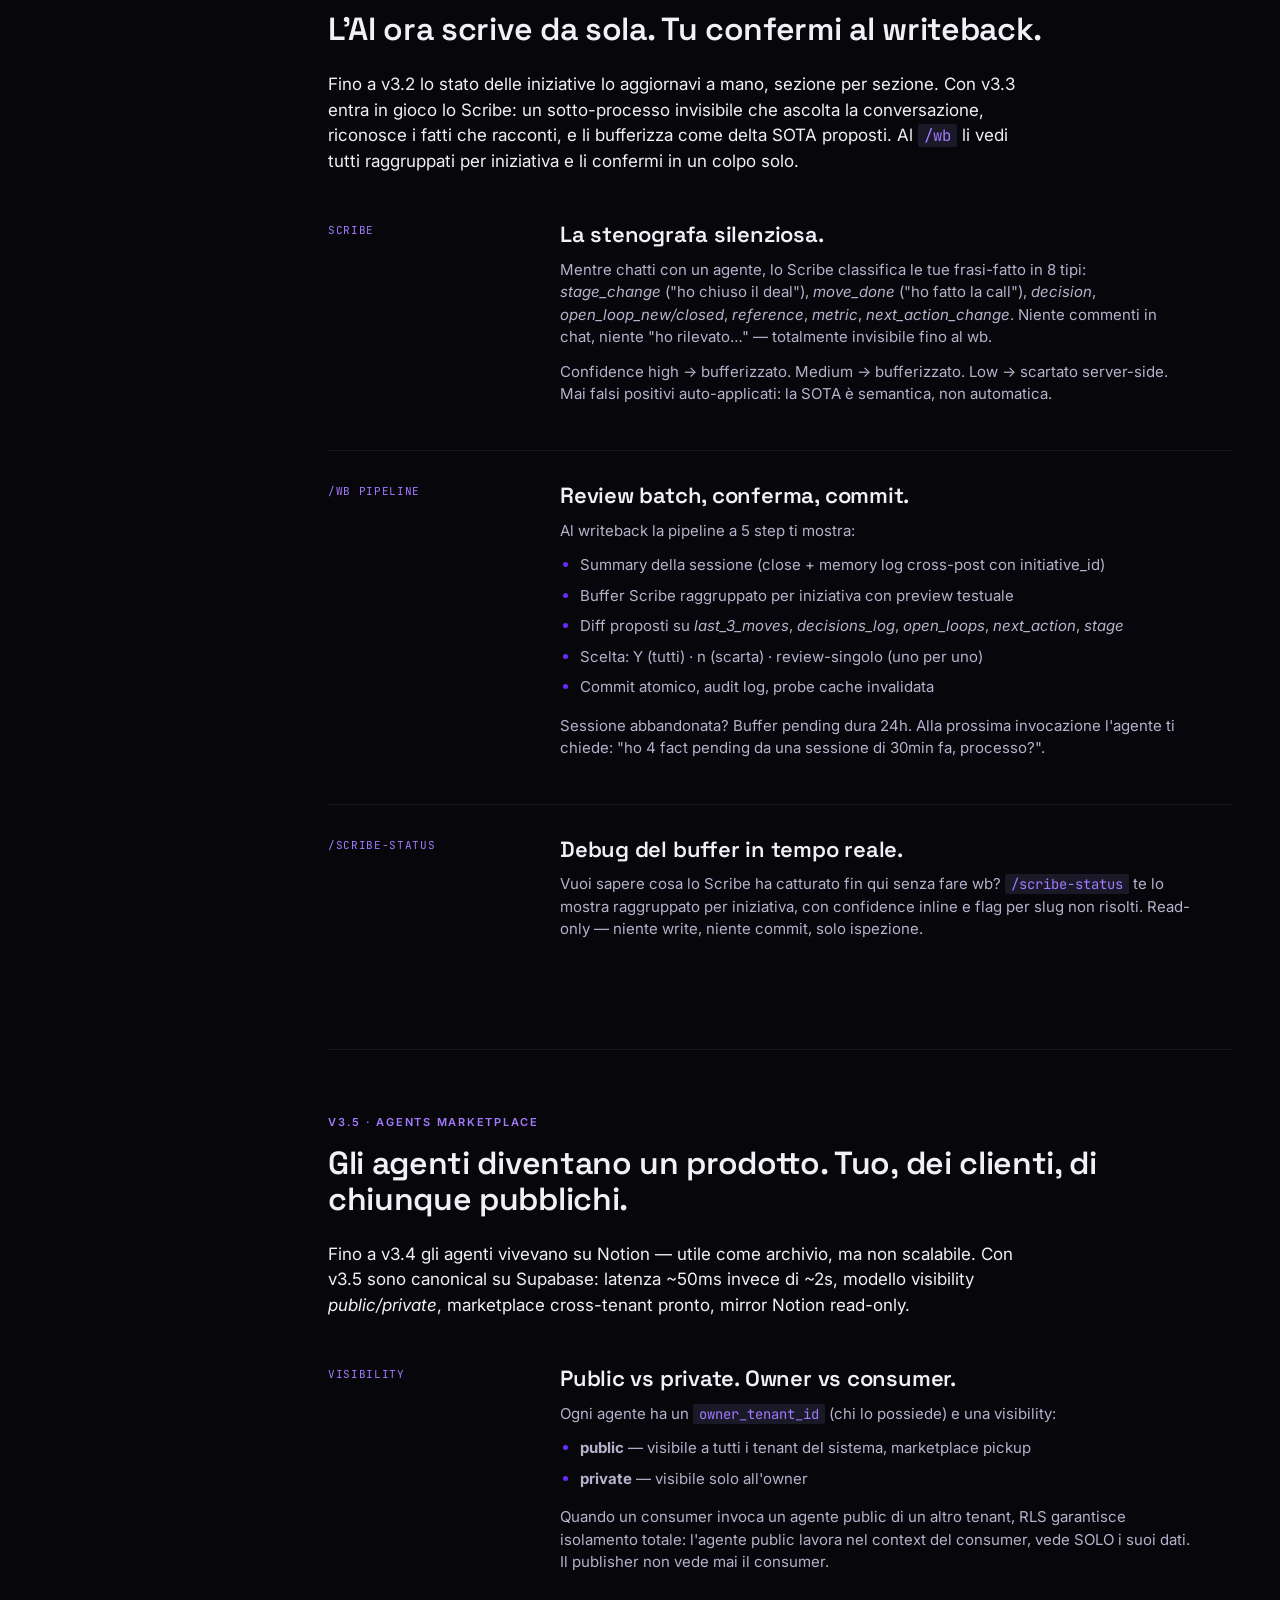
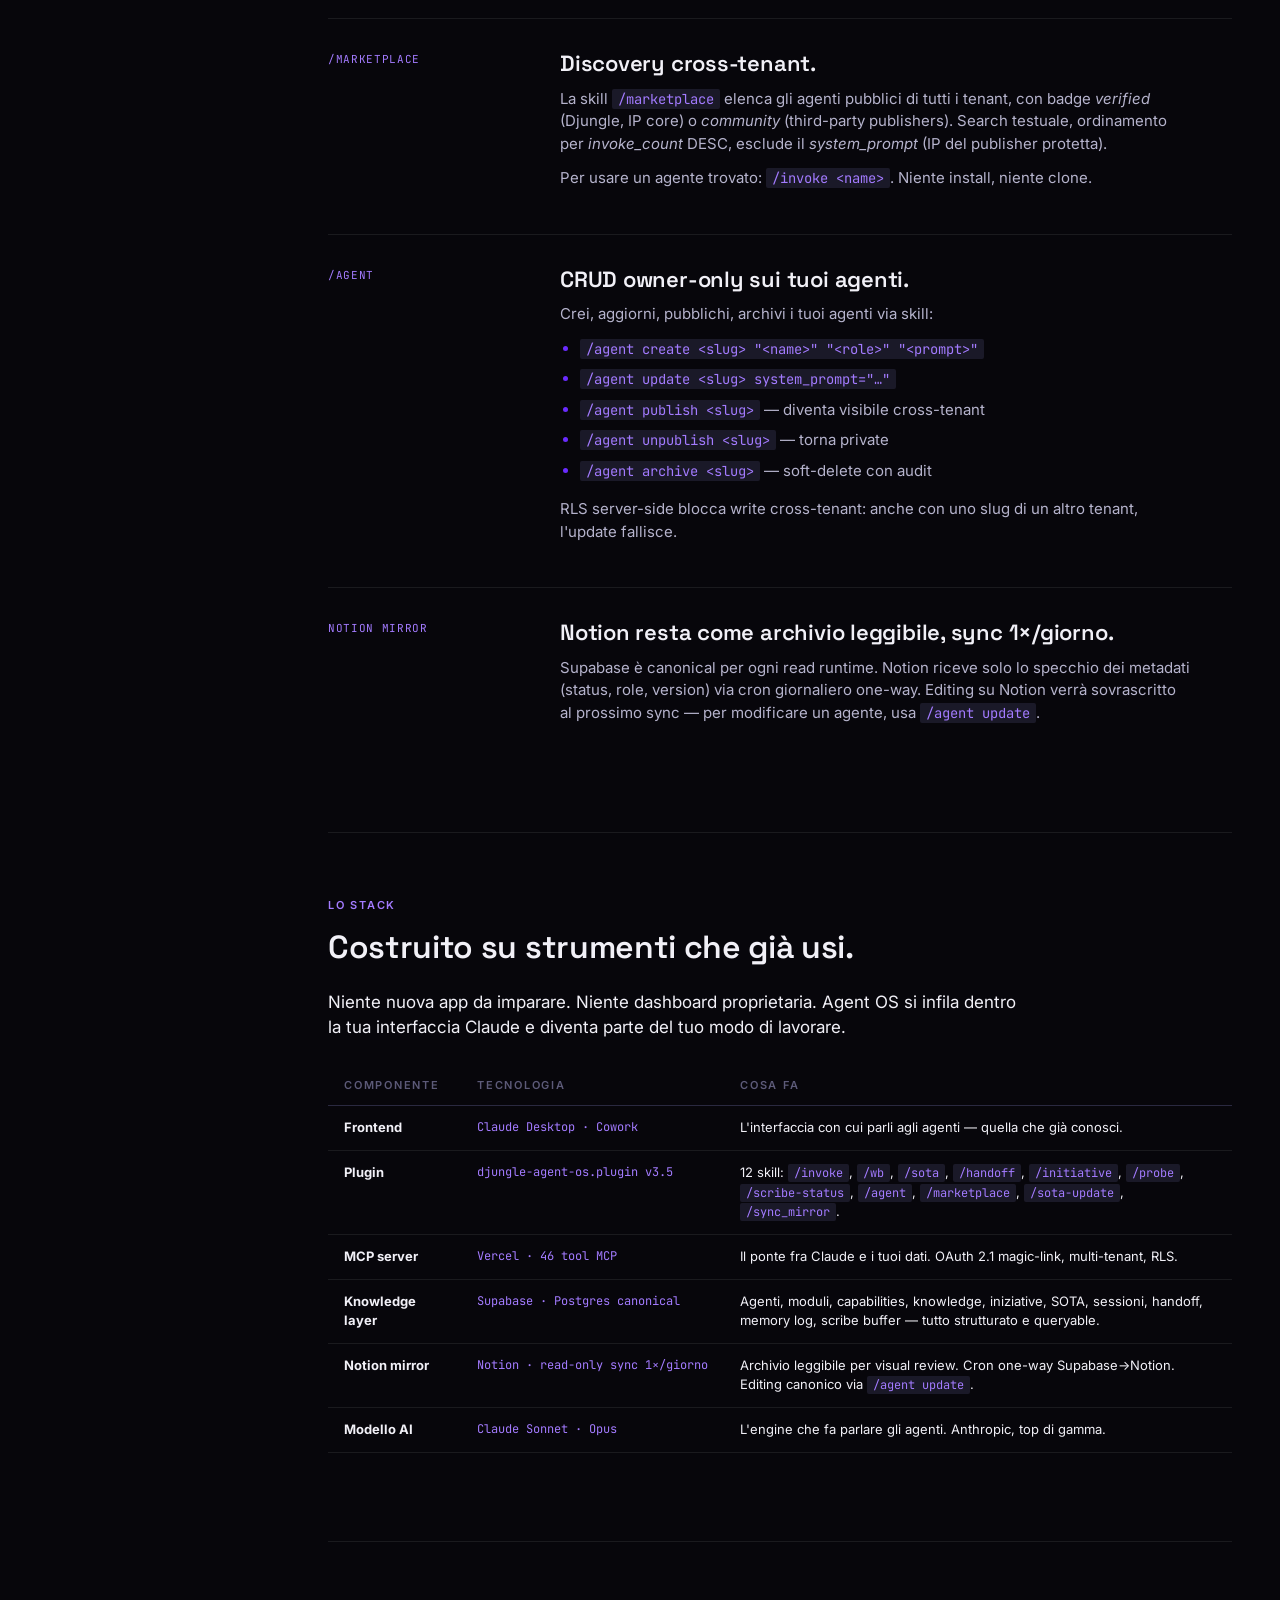
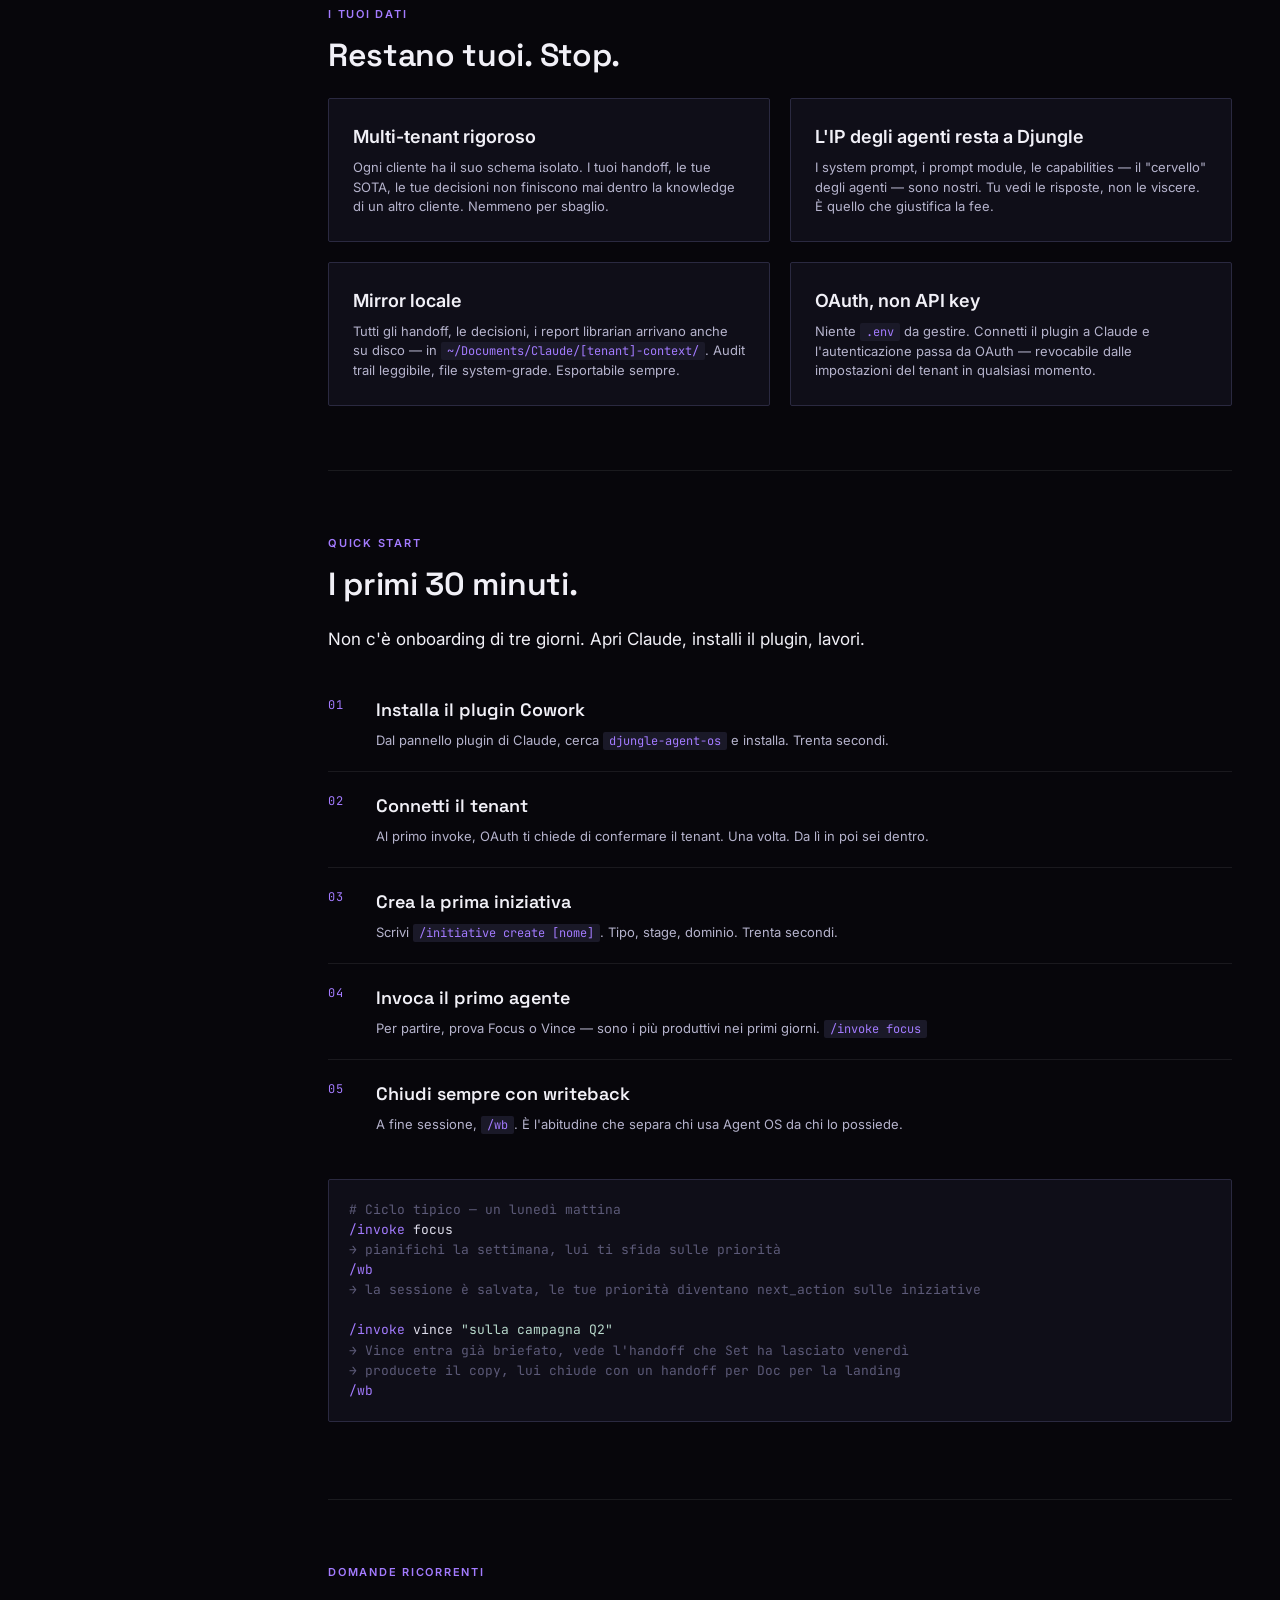
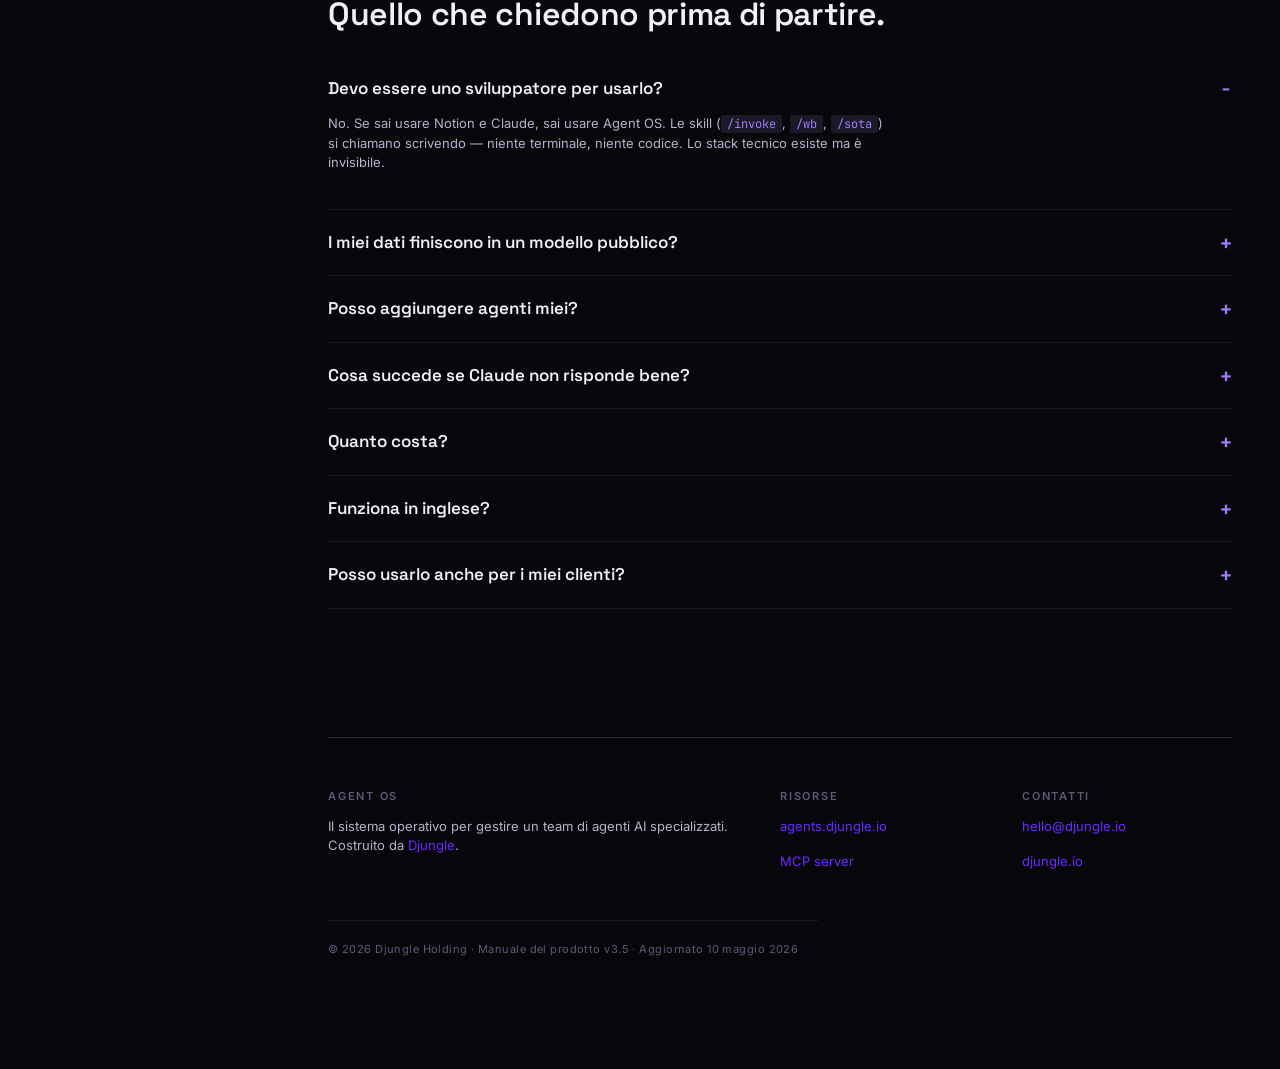
==== commit 6bed5f64: "fix(guide): copy 'GLI 8 AGENTI' → 'I 10 AGENTI' (era stale dopo aggiunta Bookey + Han)" ====
--- a/guide/index.html
+++ b/guide/index.html
@@ -24,6 +24,7 @@
     line-height: var(--lh-body);
     -webkit-font-smoothing: antialiased;
     -moz-osx-font-smoothing: grayscale;
+    overflow-x: hidden;
   }
   a { color: var(--accent); text-decoration: none; transition: color var(--dur-fast) var(--ease-out); }
   a:hover { color: var(--violet-300); text-decoration: underline; text-underline-offset: 4px; }
@@ -48,9 +49,13 @@
     padding: var(--sp-6) var(--sp-5);
     display: flex; flex-direction: column;
     overflow-y: auto;
+    min-width: 0;
   }
   @media (max-width: 960px) {
     aside.nav { position: static; height: auto; border-right: 0; border-bottom: 1px solid var(--border); }
+  }
+  @media (max-width: 600px) {
+    aside.nav { padding: var(--sp-5) var(--sp-4); }
   }
   .brand {
     display: flex; flex-direction: column; align-items: flex-start; gap: var(--sp-3);
@@ -111,9 +116,13 @@
   main {
     padding: var(--sp-12) var(--sp-12);
     max-width: 1080px;
+    min-width: 0; /* grid item: previene overflow da min-content children */
   }
   @media (max-width: 960px) {
     main { padding: var(--sp-8) var(--sp-6); }
+  }
+  @media (max-width: 600px) {
+    main { padding: var(--sp-6) var(--sp-4); }
   }
 
   section { padding: var(--sp-16) 0; border-top: 1px solid var(--hairline); }
@@ -137,8 +146,10 @@
     letter-spacing: var(--tracking-display);
     font-weight: 500;
     text-wrap: balance;
+    overflow-wrap: break-word;
     margin-bottom: var(--sp-6);
   }
+  h2, h3, h4 { overflow-wrap: break-word; }
   h2 {
     font-family: var(--font-display);
     font-size: var(--fs-h1);
@@ -170,7 +181,7 @@
   ul.bullets li::marker { color: var(--violet-500); }
 
   code, pre { font-family: var(--font-mono); }
-  code.inline { font-size: 0.92em; color: var(--violet-300); background: var(--ink-800); padding: 1px 6px; border-radius: 2px; }
+  code.inline { font-size: 0.92em; color: var(--violet-300); background: var(--ink-800); padding: 1px 6px; border-radius: 2px; overflow-wrap: anywhere; }
   pre {
     background: var(--ink-900);
     border: 1px solid var(--border);
@@ -359,6 +370,7 @@
     overflow: hidden;
   }
   @media (max-width: 800px) { .kpi-strip { grid-template-columns: repeat(2, 1fr); } }
+  @media (max-width: 460px) { .kpi-strip { grid-template-columns: 1fr; } }
   .kpi {
     background: var(--bg-raised);
     padding: var(--sp-5) var(--sp-6);
@@ -501,6 +513,12 @@
   }
   table.flow-table td.mono { font-family: var(--font-mono); color: var(--violet-300); white-space: nowrap; font-size: 12px; }
   table.flow-table tr:hover td { background: var(--ink-900); }
+  /* Wrapper per scroll orizzontale tabelle larghe su mobile */
+  @media (max-width: 700px) {
+    table.flow-table { display: block; overflow-x: auto; -webkit-overflow-scrolling: touch; white-space: nowrap; }
+    table.flow-table th, table.flow-table td { white-space: normal; }
+    table.flow-table td.mono { white-space: nowrap; }
+  }
 </style>
 </head>
 <body>
@@ -729,8 +747,8 @@
 
     <!-- ============================ AGENTI ============================ -->
     <section id="agenti">
-      <span class="eyebrow">GLI 8 AGENTI</span>
-      <h2>Otto ruoli, otto teste. Una sola squadra.</h2>
+      <span class="eyebrow">I 10 AGENTI</span>
+      <h2>Dieci ruoli, dieci teste. Una sola squadra.</h2>
       <p class="lead">
         Ognuno ha un dominio chiaro, un nome, un'identità. Quando hai un dubbio su chi chiamare,
         Agent OS ti suggerisce — ma una volta che ci prendi la mano, sai a colpo sicuro chi ti serve.
